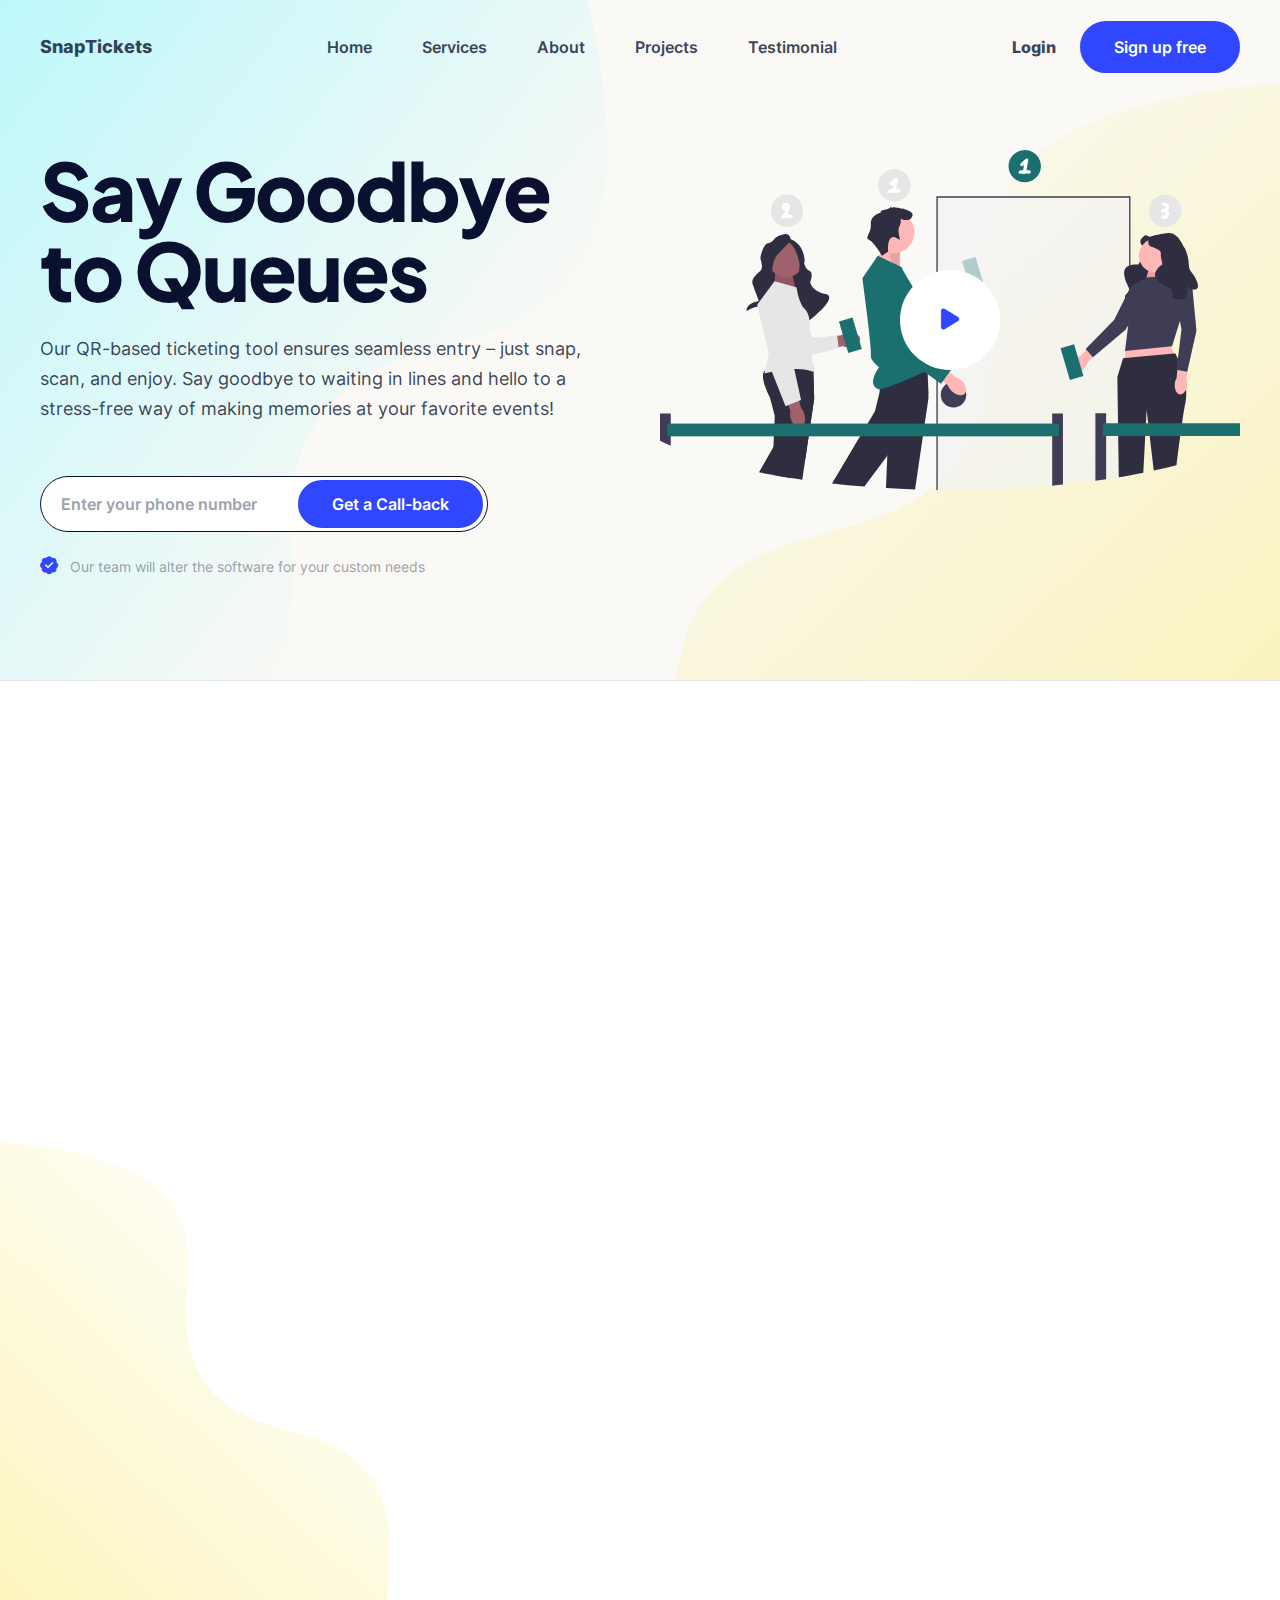
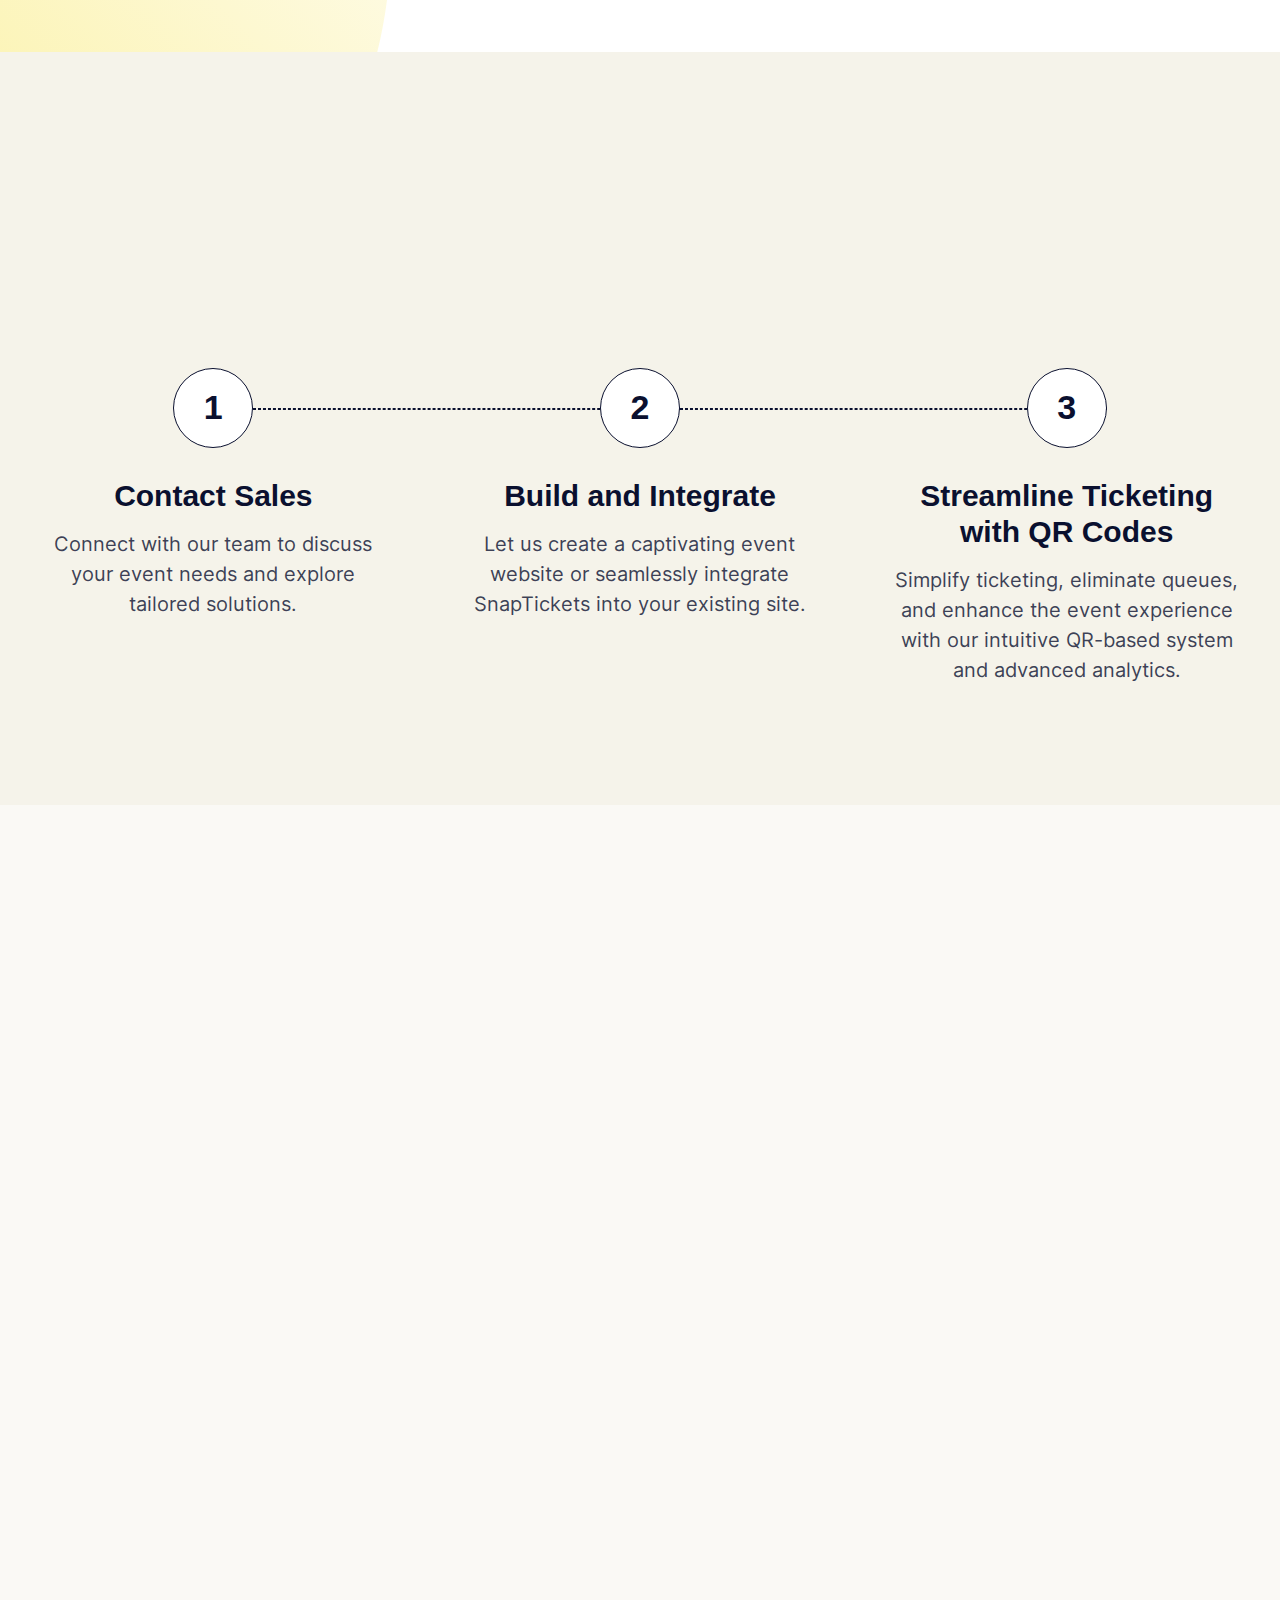
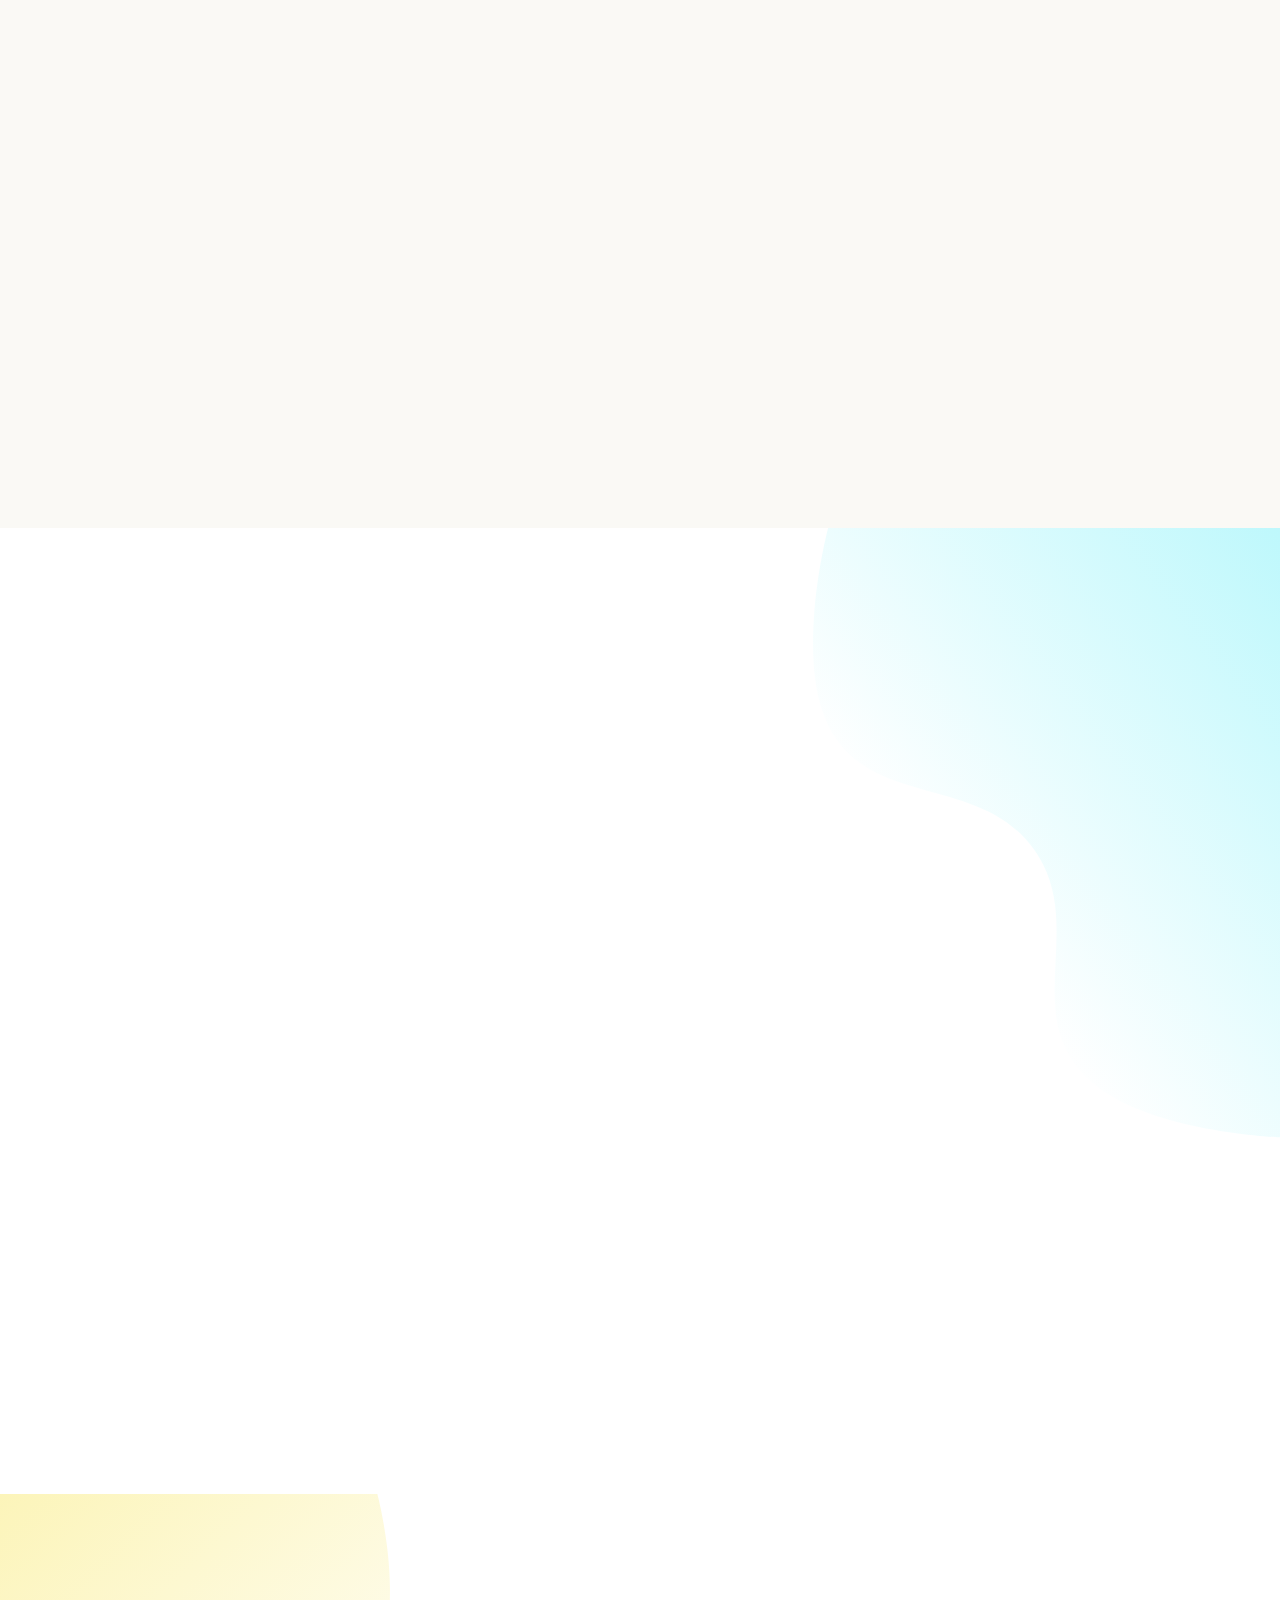
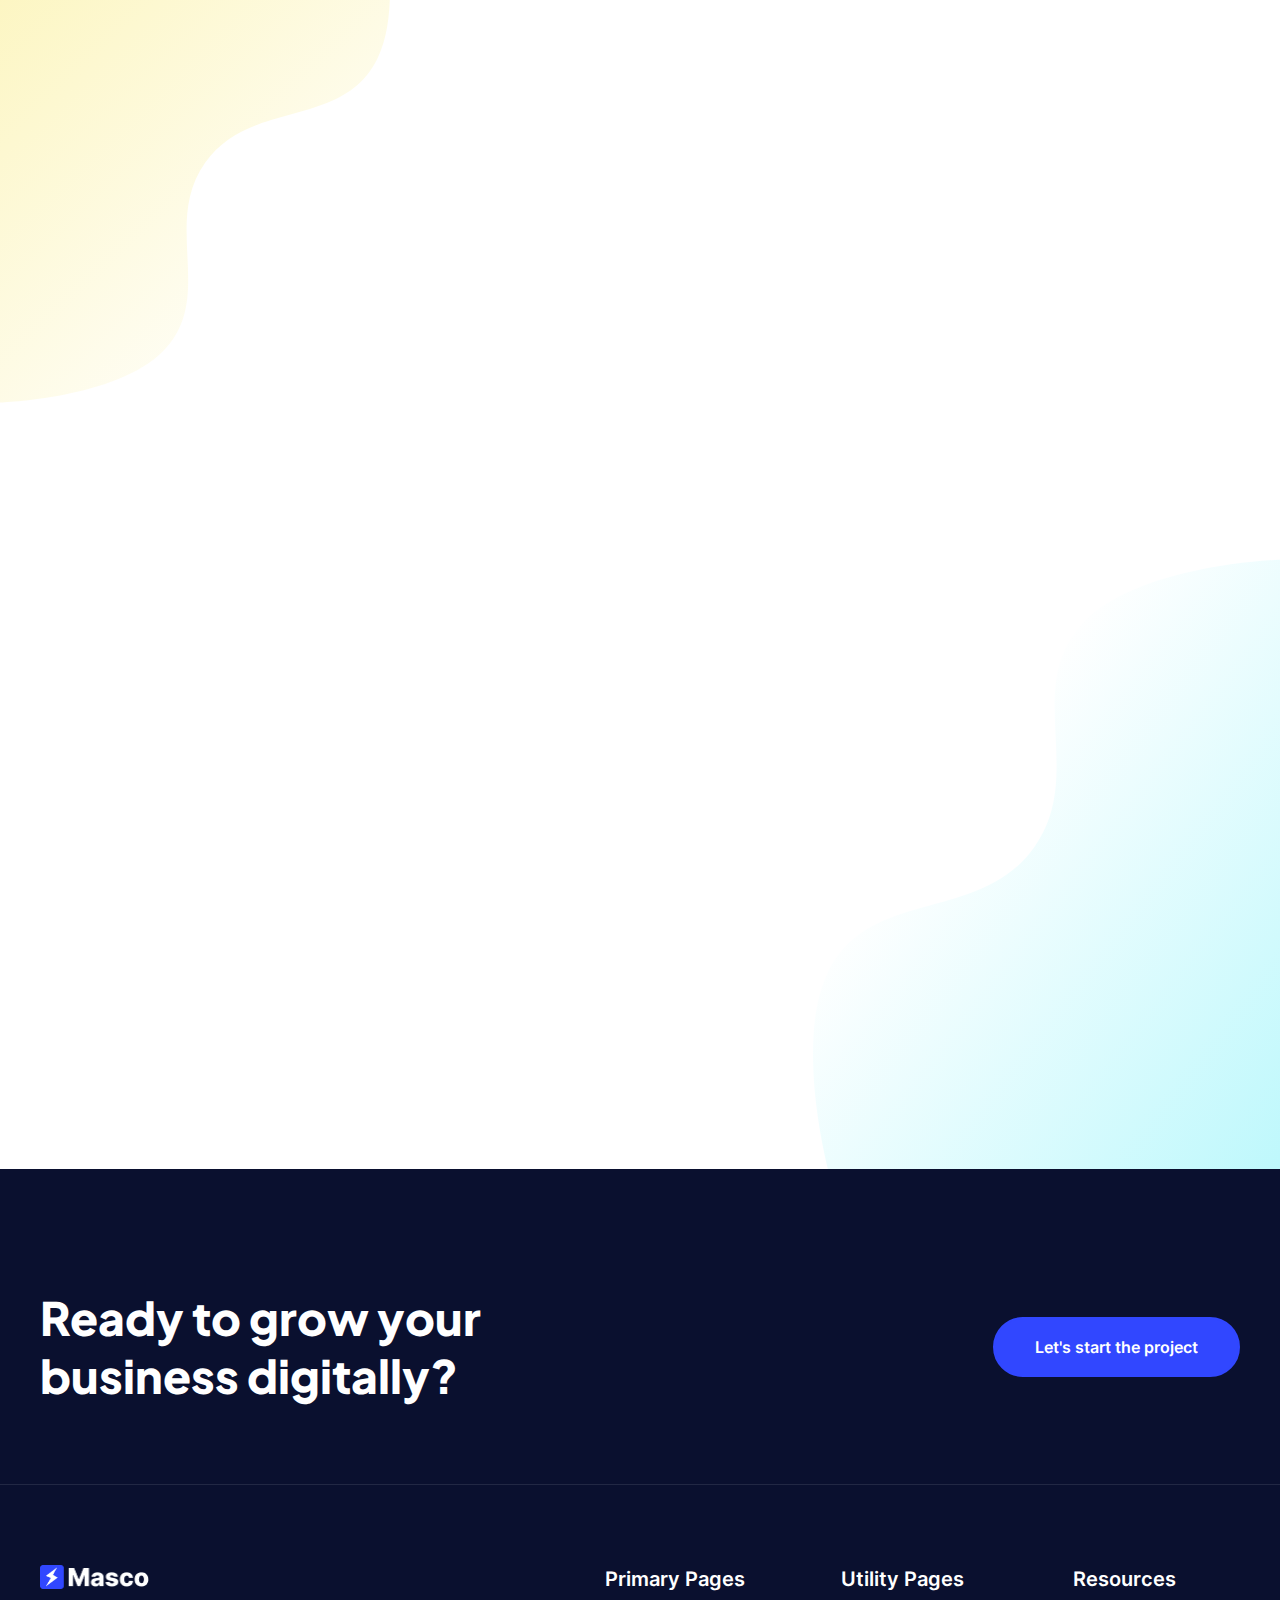
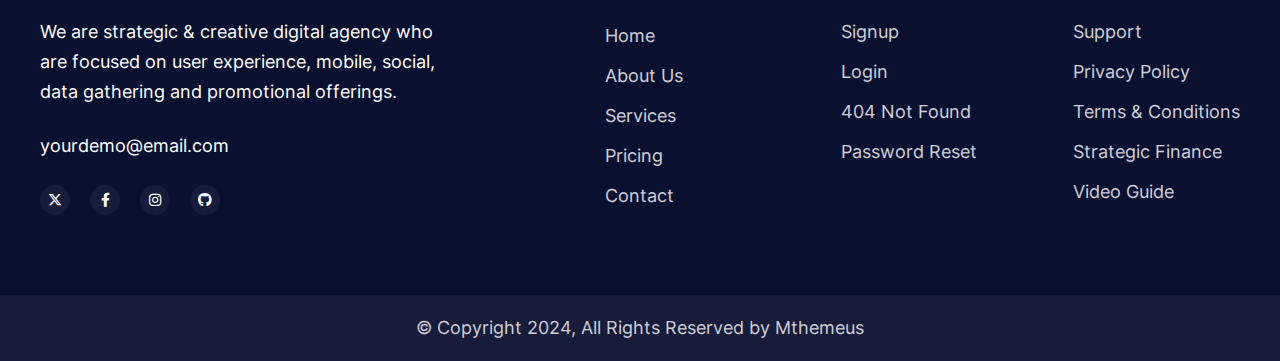
==== index.html @ baf4417d "Index html" ====
<!doctype html>
<html lang="en" class="scroll-smooth">

<head>
    <meta charset="UTF-8" />
    <meta name="viewport" content="width=device-width, initial-scale=1.0" />
    <title>Masco - Saas Software Startup Tailwind Template</title>
    <meta name="description" content="AIMass Tailwind based SASS Template" />

    <!-- Favicon  -->
    <link rel="icon" href="assets/img/favicon.png" />

    <!-- Icon Font -->
    <link rel="stylesheet" href="assets/fonts/iconfonts/font-awesome/stylesheet.css" />
    <!-- Site font -->
    <link rel="stylesheet" href="assets/fonts/webfonts/inter/stylesheet.css" />
    <link rel="stylesheet" href="assets/fonts/webfonts/plus-jakarta-sans/stylesheet.css" />

    <!-- Vendor CSS -->
    <link rel="stylesheet" href="assets/css/vendors/swiper-bundle.min.css" />
    <link rel="stylesheet" href="assets/css/vendors/jos.css" />
    <link rel="stylesheet" href="assets/css/vendors/menu.css" />

    <!-- Custom CSS -->
    <link rel="stylesheet" href="assets/css/custom.css" />

    <!-- Development css -->
    <link href="assets/css/style.css" rel="stylesheet" />

    <!-- Production css -->
    <!-- <link rel="stylesheet" href="assets/css/style.min.css"> -->
</head>

<body>
    <div class="page-wrapper relative z-[1] bg-white">
        <!--...::: Header Start :::... -->
        <header class="site-header site-header--absolute is--white py-3" id="sticky-menu">
            <div class="container-default">
                <div class="flex items-center justify-between gap-x-8">
                    <!-- Header Logo -->
                    <a href="index.html" class="">
                        <!-- <img src="assets/img/logo-blue-dark.png" alt="Masco" width="109" height="24" /> -->
                        <b>SnapTickets</b>
                    </a>
                    <!-- Header Logo -->

                    <!-- Header Navigation -->
                    <div class="menu-block-wrapper">
                        <div class="menu-overlay"></div>
                        <nav class="menu-block" id="append-menu-header">
                            <div class="mobile-menu-head">
                                <div class="go-back">
                                    <i class="fa-solid fa-angle-left"></i>
                                </div>
                                <div class="current-menu-title"></div>
                                <div class="mobile-menu-close">&times;</div>
                            </div>
                            <ul class="site-menu-main">
                                <li class="nav-item nav-item-has-children">
                                    <a href="index.html" class="nav-link-item drop-trigger">Home</a>
                                </li>
                                <li class="nav-item">
                                    <a href="#section-services" class="nav-link-item">Services</a>
                                </li>
                                <li class="nav-item nav-item-has-children">
                                    <a href="#section-about" class="nav-link-item drop-trigger">About</a>
                                </li>
                                <li class="nav-item nav-item-has-children">
                                    <a href="#section-projects" class="nav-link-item drop-trigger">Projects</a>
                                </li>
                                <li class="nav-item nav-item-has-children">
                                    <a href="#section-testimonial" class="nav-link-item drop-trigger">Testimonial</a>
                                </li>
                            </ul>
                        </nav>
                    </div>
                    <!-- Header Navigation -->

                    <!-- Header User Event -->
                    <div class="flex items-center gap-6">
                        <a href="login.html" class="btn-text hidden hover:text-ColorBlue sm:inline-block">Login</a>
                        <a href="signup.html" class="btn is-blue is-rounded btn-animation group hidden sm:inline-block"><span>Sign up free</span></a>
                        <!-- Responsive Offcanvas Menu Button -->
                        <div class="block lg:hidden">
                            <button id="openBtn" class="hamburger-menu mobile-menu-trigger">
                                <span></span>
                                <span></span>
                                <span></span>
                            </button>
                        </div>
                    </div>
                    <!-- Header User Event -->
                </div>
            </div>
        </header>
        <!--...::: Header End :::... -->

        <main class="main-wrapper relative overflow-hidden">
            <!--...::: Hero Section Start :::... -->
            <section class="section-hero">
                <div class="relative z-10 overflow-hidden bg-[#FAF9F5]">
                    <!-- Section Space -->
                    <div class="pb-[60px] pt-28 md:pb-20 md:pt-36 lg:pb-[100px] lg:pt-[150px] xxl:pb-[120px] xxl:pt-[185px]">
                        <!-- Section Container -->
                        <div class="container-custom">
                            <!-- Hero Area -->
                            <div class="grid gap-10 lg:grid-cols-2 xxl:grid-cols-[1.1fr_minmax(0,_1fr)]">
                                <!-- Hero Content Block -->
                                <div class="jos">
                                    <div class="has-container-custom">
                                        <h1 class="mb-6">
                                            Say Goodbye to Queues
                                        </h1>
                                        <p>
                                            Our QR-based ticketing tool ensures seamless entry – just snap, scan, and enjoy. Say goodbye to waiting in lines and hello to a stress-free way of making memories at your favorite events!
                                        </p>
                                        <form action="#" method="post" class="relative mx-auto flex w-full items-center sm:w-[80%] lg:mx-0 lg:mt-5 lg:max-w-md">
                                            <input type="tel" placeholder="Enter your phone number" class="w-full rounded-[50px] border border-ColorBlack bg-white px-5 py-[15px] pr-40 text-base font-semibold text-opacity-50 outline-none" />
                                            <button type="submit" class="btn is-blue is-rounded absolute right-[5px] py-[10px]">
                                                Get a Call-back
                                            </button>
                                        </form>
                                        <div class="mt-5 text-sm leading-6 md:justify-normal">
                                            <span class="mr-2 inline-block text-lg text-ColorBlue"><i class="fa-solid fa-badge-check"></i></span>
                                            <span class="opacity-50">Our team will alter the software for your custom needs</span>
                                        </div>
                                    </div>
                                </div>
                                <!-- Hero Content Block -->

                                <!-- Hero Image Block -->
                                <div class="jos">
                                    <div class="relative flex items-center justify-center">
                                        <img src="assets/img/th-1/undraw_wait_in_line_o2aq.svg" alt="hero image" width="600" height="579" class="h-auto w-full" />
                                        <a data-fslightbox="gallery" href="https://www.youtube.com/watch?v=3nQNiWdeH2Q" class="group group absolute flex h-[100px] w-[100px] items-center justify-center rounded-[50%] bg-white text-ColorBlue" aria-label="video-play">
                                            <span class="text-2xl transition-all duration-300 ease-linear group-hover:scale-110"><i class="fa-solid fa-play"></i></span>
                                        </a>
                                    </div>
                                </div>
                                <!-- Hero Image Block -->
                            </div>
                            <!-- Hero Area -->
                        </div>
                        <!-- Section Container -->
                    </div>
                    <!-- Section Space -->

                    <!-- Hero Shape - 1 -->
                    <div class="absolute left-0 top-0 -z-10">
                        <img src="assets/img/elements/hero-1-shape-1.svg" alt="hero-shape-1" width="607" height="792" class="" />
                    </div>

                    <!-- Hero Shape - 2 -->
                    <div class="absolute bottom-0 right-0 -z-[1]">
                        <img src="assets/img/elements/hero-1-shape-2.svg" alt="hero-shape-2" width="607" height="792" />
                    </div>
                </div>
            </section>
            <!--...::: Hero Section End :::... -->

            <!--...::: Brand Section Start :::... -->
            <!-- <div class="section-brand">
                <div class="jos"> -->
                    <!-- Section Space -->
                    <!-- <div class="py-[60px] md:py-20 lg:py-[100px]"> -->
                        <!-- Section Container -->
                        <!-- <div class="container-default">
                            <div class="mx-auto mb-10 max-w-[80%] text-center text-xl font-semibold leading-[1.4] opacity-70 md:mb-16 lg:mb-20 lg:max-w-2xl">
                                From start-ups to Fortune 500, we partner with brands of all
                                sizes
                            </div> -->
                            <!-- Brand Slider -->
                            <!-- <div class="swiper brand-slider"> -->
                                <!-- Additional required wrapper -->
                                <!-- <div class="swiper-wrapper"> -->
                                    <!-- Slides -->
                                    <!-- <div class="swiper-slide">
                                        <img src="assets/img/th-1/brand-1.png" alt="brand-1" width="186" height="46" class="h-auto w-fit" />
                                    </div>
                                    <div class="swiper-slide">
                                        <img src="assets/img/th-1/brand-2.png" alt="brand-2" width="186" height="46" class="h-auto w-fit" />
                                    </div>
                                    <div class="swiper-slide">
                                        <img src="assets/img/th-1/brand-3.png" alt="brand-3" width="186" height="46" class="h-auto w-fit" />
                                    </div>
                                    <div class="swiper-slide">
                                        <img src="assets/img/th-1/brand-4.png" alt="brand-4" width="186" height="46" class="h-auto w-fit" />
                                    </div>
                                    <div class="swiper-slide">
                                        <img src="assets/img/th-1/brand-5.png" alt="brand-5" width="186" height="46" class="h-auto w-fit" />
                                    </div>
                                    <div class="swiper-slide">
                                        <img src="assets/img/th-1/brand-1.png" alt="brand-1" width="186" height="46" class="h-auto w-fit" />
                                    </div>
                                    <div class="swiper-slide">
                                        <img src="assets/img/th-1/brand-2.png" alt="brand-2" width="186" height="46" class="h-auto w-fit" />
                                    </div>
                                    <div class="swiper-slide">
                                        <img src="assets/img/th-1/brand-3.png" alt="brand-3" width="186" height="46" class="h-auto w-fit" />
                                    </div>
                                    <div class="swiper-slide">
                                        <img src="assets/img/th-1/brand-4.png" alt="brand-4" width="186" height="46" class="h-auto w-fit" />
                                    </div>
                                    <div class="swiper-slide">
                                        <img src="assets/img/th-1/brand-5.png" alt="brand-5" width="186" height="46" class="h-auto w-fit" />
                                    </div>
                                </div>
                            </div> -->
                            <!-- Brand Slider -->
                        <!-- </div> -->
                        <!-- Section Container -->
                    <!-- </div> -->
                    <!-- Section Space -->
                <!-- </div>
            </div> -->
            <!--...::: Brand Section End :::... -->

            <!-- Horizontal Line Separator -->
            <div class="horizontal-line bg-ColorBlack"></div>
            <!-- Horizontal Line Separator -->

            <!--...::: Service Section Start :::... -->
            <section class="section-service" id="section-services">
                <div class="relative z-10 overflow-hidden">
                    <!-- Section Space -->
                    <div class="section-space">
                        <!-- Section Container -->
                        <div class="container-custom">
                            <!-- Section Content Wrapper -->
                            <div class="jos mb-[60px] xl:mb-20">
                                <!-- Section Content Block -->
                                <div class="mx-auto max-w-[590px]">
                                    <h2 class="text-center">
                                        All the services to make your event convenient
                                    </h2>
                                </div>
                                <!-- Section Content Block -->
                            </div>
                            <!-- Section Content Wrapper -->

                            <!-- Service List -->
                            <div class="grid gap-6 sm:grid-cols-2">
                                <!-- Service Item -->
                                <div class="jos" data-jos_delay="0">
                                    <div class="group rounded-[10px] border border-[#E6E6E6] bg-white p-8 transition-all duration-300 ease-in-out hover:border-ColorOffWhite hover:bg-ColorOffWhite lg:p-10 h-full">
                                        <div class="flex flex-col gap-x-10 gap-y-6 sm:gap-y-8 lg:flex-row">
                                            <div class="relative mx-auto flex w-16 items-center justify-center lg:w-[98px]">
                                                <img src="assets/img/icons/icon-black-service-1.svg" alt="icon-service-1" width="98" height="100" class="opcity-100 h-auto w-full transition-all duration-300 ease-in-out group-hover:opacity-0" />
                                                <img src="assets/img/icons/icon-blue-service-1.svg" alt="icon-service-1" width="98" height="100" class="absolute h-auto w-full opacity-0 transition-all duration-300 ease-in-out group-hover:opacity-100" />
                                            </div>
                                            <div class="flex-1 text-center lg:text-left">
                                                <div class="mb-4 text-xl font-semibold leading-[1.33] -tracking-[0.5px] text-ColorBlack lg:text-2xl">
                                                    Intuitive Ticket Tracking Interface
                                                </div>
                                                <p class="mb-5 line-clamp-2 text-ColorBlack/80">
                                                    Enjoy the simplicity of SnapTicket's powerful user interface. Effortlessly track ticket purchases, and streamline the ticketing process for both organizers and attendees.
                                                </p>
                                                <a href="service-details.html" class="inline-flex items-center gap-x-2 text-base font-bold text-ColorBlack group-hover:text-ColorBlue">Find out more
                                                    <span class="transition-all duration-300 ease-in-out group-hover:translate-x-2">
                                                        <i class="fa-solid fa-arrow-right"></i>
                                                    </span>
                                                </a>
                                            </div>
                                        </div>
                                    </div>
                                </div>
                                <!-- Service Item -->
                                <!-- Service Item -->
                                <div class="jos" data-jos_delay="0.3">
                                    <div class="group rounded-[10px] border border-[#E6E6E6] bg-white p-8 transition-all duration-300 ease-in-out hover:border-ColorOffWhite hover:bg-ColorOffWhite lg:p-10 h-full">
                                        <div class="flex flex-col gap-x-10 gap-y-6 sm:gap-y-8 lg:flex-row">
                                            <div class="relative mx-auto flex w-16 items-center justify-center lg:w-[98px]">
                                                <img src="assets/img/icons/icon-black-service-2.svg" alt="icon-service-2" width="98" height="100" class="opcity-100 h-auto w-full transition-all duration-300 ease-in-out group-hover:opacity-0" />
                                                <img src="assets/img/icons/icon-blue-service-2.svg" alt="icon-service-2" width="98" height="100" class="absolute h-auto w-full opacity-0 transition-all duration-300 ease-in-out group-hover:opacity-100" />
                                            </div>
                                            <div class="flex-1 text-center lg:text-left">
                                                <div class="mb-4 text-xl font-semibold leading-[1.33] -tracking-[0.5px] text-ColorBlack lg:text-2xl">
                                                    Website Development
                                                </div>
                                                <p class="mb-5 line-clamp-2 text-ColorBlack/80">
                                                    Let us enhance your event's online presence with our expert team. We offer customized landing pages and seamless website integration for an engaging and informative event experience.
                                                </p>
                                                <a href="service-details.html" class="inline-flex items-center gap-x-2 text-base font-bold text-ColorBlack group-hover:text-ColorBlue">Find out more
                                                    <span class="transition-all duration-300 ease-in-out group-hover:translate-x-2">
                                                        <i class="fa-solid fa-arrow-right"></i>
                                                    </span>
                                                </a>
                                            </div>
                                        </div>
                                    </div>
                                </div>
                                <!-- Service Item -->
                                <!-- Service Item -->
                                <div class="jos" data-jos_delay="0.6">
                                    <div class="group rounded-[10px] border border-[#E6E6E6] bg-white p-8 transition-all duration-300 ease-in-out hover:border-ColorOffWhite hover:bg-ColorOffWhite lg:p-10 h-full">
                                        <div class="flex flex-col gap-x-10 gap-y-6 sm:gap-y-8 lg:flex-row">
                                            <div class="relative mx-auto flex w-16 items-center justify-center lg:w-[98px]">
                                                <img src="assets/img/icons/icon-black-service-3.svg" alt="icon-service-3" width="98" height="100" class="opcity-100 h-auto w-full transition-all duration-300 ease-in-out group-hover:opacity-0" />
                                                <img src="assets/img/icons/icon-blue-service-3.svg" alt="icon-service-3" width="98" height="100" class="absolute h-auto w-full opacity-0 transition-all duration-300 ease-in-out group-hover:opacity-100" />
                                            </div>
                                            <div class="flex-1 text-center lg:text-left">
                                                <div class="mb-4 text-xl font-semibold leading-[1.33] -tracking-[0.5px] text-ColorBlack lg:text-2xl">
                                                    Advanced Analytics Dashboard
                                                </div>
                                                <p class="mb-5 line-clamp-2 text-ColorBlack/80">
                                                    Gain valuable insights with our robust analytics dashboard. Make data-driven decisions, track attendee behavior, and enhance your marketing strategies for future events.
                                                </p>
                                                <a href="service-details.html" class="inline-flex items-center gap-x-2 text-base font-bold text-ColorBlack group-hover:text-ColorBlue">Find out more
                                                    <span class="transition-all duration-300 ease-in-out group-hover:translate-x-2">
                                                        <i class="fa-solid fa-arrow-right"></i>
                                                    </span>
                                                </a>
                                            </div>
                                        </div>
                                    </div>
                                </div>
                                <!-- Service Item -->
                                <!-- Service Item -->
                                <div class="jos" data-jos_delay="0.9">
                                    <div class="group rounded-[10px] border border-[#E6E6E6] bg-white p-8 transition-all duration-300 ease-in-out hover:border-ColorOffWhite hover:bg-ColorOffWhite lg:p-10 h-full">
                                        <div class="flex flex-col gap-x-10 gap-y-6 sm:gap-y-8 lg:flex-row">
                                            <div class="relative mx-auto flex w-16 items-center justify-center lg:w-[98px]">
                                                <img src="assets/img/icons/icon-black-service-4.svg" alt="icon-service-4" width="98" height="100" class="opcity-100 h-auto w-full transition-all duration-300 ease-in-out group-hover:opacity-0" />
                                                <img src="assets/img/icons/icon-blue-service-4.svg" alt="icon-service-4" width="98" height="100" class="absolute h-auto w-full opacity-0 transition-all duration-300 ease-in-out group-hover:opacity-100" />
                                            </div>
                                            <div class="flex-1 text-center lg:text-left">
                                                <div class="mb-4 text-xl font-semibold leading-[1.33] -tracking-[0.5px] text-ColorBlack lg:text-2xl">
                                                    Efficient QR-Based Ticketing
                                                </div>
                                                <p class="mb-5 line-clamp-2 text-ColorBlack/80">
                                                    Say goodbye to long queues with SnapTicket's QR-based system. Experience faster check-ins with a simple snap, ensuring a smooth and enjoyable event for your attendees.
                                                </p>
                                                <a href="service-details.html" class="inline-flex items-center gap-x-2 text-base font-bold text-ColorBlack group-hover:text-ColorBlue">Find out more
                                                    <span class="transition-all duration-300 ease-in-out group-hover:translate-x-2">
                                                        <i class="fa-solid fa-arrow-right"></i>
                                                    </span>
                                                </a>
                                            </div>
                                        </div>
                                    </div>
                                </div>
                                <!-- Service Item -->
                            </div>
                            <!-- Service List -->
                        </div>
                        <!-- Section Container -->
                    </div>
                    <!-- Section Space -->

                    <!-- Service Shape -->
                    <div class="absolute bottom-0 left-0 -z-10">
                        <img src="assets/img/elements/service-1-shape-1.svg" alt="service-section-shape" width="390" height="507" />
                    </div>
                    <!-- Service Shape -->
                </div>
            </section>
            <!--...::: Service Section End :::... -->

            <!--...::: Content Section Start :::... -->
            <section class="section-content">
                <!-- Section Background -->
                <div class="bg-[#F5F3EA]">
                    <!-- Section Spacer -->
                    <div class="section-space">
                        <div class="flex flex-col gap-y-20 lg:gap-y-[100px] xl:gap-y-[120px]">
                        
                            <!-- Section Container -->
                            <!-- Horizontal Line -->
                            <div class="container-default">
                                <!-- Section Content Wrapper -->
                                <div class="jos mb-[60px] xl:mb-20">
                                    <!-- Section Content Block -->
                                    <div class="mx-auto max-w-[670px]">
                                        <h2 class="text-center font-GeneralSans font-semibold">
                                            Setup SnapTickets quickly with these simple steps
                                        </h2>
                                    </div>
                                    <!-- Section Content Block -->
                                </div>
                                <!-- Section Content Wrapper -->

                                <!-- Process Area -->
                                <div class="grid gap-x-10 gap-y-10 md:grid-cols-2 lg:grid-cols-3 xl:gap-x-20 xxl:gap-x-[104px]">
                                    <!-- Process Single Item -->
                                    <div class="group relative z-10 text-center after:absolute after:left-[calc(50%+_40px)] after:top-10 after:-z-10 after:hidden after:w-full after:border after:border-dashed after:border-ColorBlack last:after:hidden lg:after:block xl:after:w-[calc(100%+_80px)]">
                                        <div class="mx-auto mb-[30px] flex h-[60px] w-[60px] items-center justify-center rounded-[50%] border border-ColorBlack bg-white font-GeneralSans text-[26px] font-semibold leading-[1.2] text-ColorBlack transition-all duration-300 group-hover:border-ColorAtomicTangerine group-hover:bg-ColorAtomicTangerine lg:h-20 lg:w-20 xl:text-[34px]">
                                            1
                                        </div>
                                        <div class="mb-[15px] font-GeneralSans text-2xl font-semibold leading-[1.4] text-ColorBlack xl:text-3xl">
                                            Contact Sales
                                        </div>
                                        <p class="text-xl leading-[1.5]">
                                            Connect with our team to discuss your event needs and explore tailored solutions.
                                        </p>
                                    </div>
                                    <!-- Process Single Item -->
                                    <!-- Process Single Item -->
                                    <div class="group relative z-10 text-center after:absolute after:left-[calc(50%+_40px)] after:top-10 after:-z-10 after:hidden after:w-full after:border after:border-dashed after:border-ColorBlack last:after:hidden lg:after:block xl:after:w-[calc(100%+_80px)]">
                                        <div class="mx-auto mb-[30px] flex h-[60px] w-[60px] items-center justify-center rounded-[50%] border border-ColorBlack bg-white font-GeneralSans text-[26px] font-semibold leading-[1.2] text-ColorBlack transition-all duration-300 group-hover:border-ColorAtomicTangerine group-hover:bg-ColorAtomicTangerine lg:h-20 lg:w-20 xl:text-[34px]">
                                            2
                                        </div>
                                        <div class="mb-[15px] font-GeneralSans text-2xl font-semibold leading-[1.4] text-ColorBlack xl:text-3xl">
                                            Build and Integrate
                                        </div>
                                        <p class="text-xl leading-[1.5]">
                                            Let us create a captivating event website or seamlessly integrate SnapTickets into your existing site.
                                        </p>
                                    </div>
                                    <!-- Process Single Item -->
                                    <!-- Process Single Item -->
                                    <div class="group relative z-10 text-center after:absolute after:left-[calc(50%+_40px)] after:top-10 after:-z-10 after:hidden after:w-full after:border after:border-dashed after:border-ColorBlack last:after:hidden lg:after:block xl:after:w-[calc(100%+_80px)]">
                                        <div class="mx-auto mb-[30px] flex h-[60px] w-[60px] items-center justify-center rounded-[50%] border border-ColorBlack bg-white font-GeneralSans text-[26px] font-semibold leading-[1.2] text-ColorBlack transition-all duration-300 group-hover:border-ColorAtomicTangerine group-hover:bg-ColorAtomicTangerine lg:h-20 lg:w-20 xl:text-[34px]">
                                            3
                                        </div>
                                        <div class="mb-[15px] font-GeneralSans text-2xl font-semibold leading-[1.4] text-ColorBlack xl:text-3xl">
                                            Streamline Ticketing with QR Codes
                                        </div>
                                        <p class="text-xl leading-[1.5]">
                                            Simplify ticketing, eliminate queues, and enhance the event experience with our intuitive QR-based system and advanced analytics.
                                        </p>
                                    </div>
                                    <!-- Process Single Item -->
                                </div>
                                <!-- Process Area -->
                            </div>
                        </div>
                    </div>
                    <!-- Section Spacer -->
                </div>
                <!-- Section Background -->
            </section>
            <!--...::: Content Section End :::... -->


            <!--...::: Content Section Start :::... -->
            <section class="section-content" id="section-about">
                <!-- Section Background -->
                <div class="bg-ColorOffWhite">
                    <!-- Section Spacer -->
                    <div class="section-space">
                        <!-- Section Container -->
                        <div class="container-custom">
                            <div class="flex flex-col gap-y-20 lg:gap-y-[100px] xl:gap-y-[120px]">
                                <!-- Content Area Single -->
                                <div class="grid items-center gap-10 lg:grid-cols-2 lg:gap-24 xl:grid-cols-[1.2fr_minmax(0,_1fr)] xl:gap-[135px]">
                                    <!-- Content Block Left -->
                                    <div class="jos" data-jos_animation="fade-right">
                                        <!-- Section Wrapper -->
                                        <div>
                                            <!-- Section Block -->
                                            <div class="mb-5">
                                                <h2>
                                                    Snap Instant Verification & Effortless Ticketing
                                                </h2>
                                            </div>
                                            <!-- Section Block -->
                                        </div>
                                        <!-- Section Wrapper -->
                                        <p>
                                            Experience a rapid and hassle-free entry process with SnapTicket's instant verification feature. Guests can simply present their QR codes, and in a snap, gain swift access to your events—eliminating long, tiring, and irritating queues.
                                        </p>
                                        <p>
                                            Simplify the entire ticketing journey with our user-friendly interface, streamlining everything from purchasing tickets online to generating QR codes. SnapTicket provides event organizers and attendees with a stress-free and efficient solution for a seamless event experience.
                                        </p>
                                    </div>
                                    <!-- Content Block Left -->
                                    <!-- Content Block Right -->
                                    <div class="jos relative" data-jos_animation="fade-left">
                                        <div class="rounded-[10px] bg-[#FCEDCF] p-[30px] lg:p-10 xl:p-[50px]">
                                            <!-- Content Image -->
                                            <img src="assets/img/th-1/checker1.png" alt="content-img-1" width="426" height="398" class="h-auto w-full rounded-[10px]" />
                                        </div>
                                        <!-- Content Shape -->
                                        <img src="assets/img/elements/content-shape-1.svg" alt="content-shape-1" width="168" height="61" class="absolute -right-16 -top-16" />
                                    </div>
                                    <!-- Content Block Right -->
                                </div>
                                <!-- Content Area Single -->

                                <!-- Content Area Single -->
                                <div class="grid items-center gap-10 lg:grid-cols-2 lg:gap-24 xl:grid-cols-[1fr_minmax(0,_1.2fr)] xl:gap-[135px]">
                                    <!-- Content Block Left -->
                                    <div class="jos lg:order-2" data-jos_animation="fade-left">
                                        <!-- Section Wrapper -->
                                        <div>
                                            <!-- Section Block -->
                                            <div class="mb-5">
                                                <h2>
                                                    Elevate Your Event Experience with SnapTicket
                                                </h2>
                                            </div>
                                            <!-- Section Block -->
                                        </div>
                                        <!-- Section Wrapper -->
                                        <p>
                                            Seamless entry, personalized branding, and robust security for a memorable experience.
                                        </p>
                                        <ul class="flex flex-col gap-5 font-semibold text-ColorBlack">
                                            <li>
                                                <span class="mr-3 inline-block text-xl text-ColorBlue"><i class="fa-solid fa-badge-check"></i></span>
                                                Monitor attendance, track sales, and gain insights to optimize future event strategies.
                                            </li>
                                            <li>
                                                <span class="mr-3 inline-block text-xl text-ColorBlue"><i class="fa-solid fa-badge-check"></i></span>
                                                Tailor tickets with SnapTicket's QR codes. Add branding elements for a unique and memorable attendee experience.
                                            </li>
                                            <li>
                                                <span class="mr-3 inline-block text-xl text-ColorBlue"><i class="fa-solid fa-badge-check"></i></span>
                                                Ensure event security with SnapTicket's tools. Control access, validate tickets, and maintain a secure event environment.
                                            </li>
                                        </ul>
                                    </div>
                                    <!-- Content Block Left -->
                                    <!-- Content Block Right -->
                                    <div class="jos relative lg:order-1" data-jos_animation="fade-right">
                                        <div class="rounded-[10px] bg-[#BEF8FC] p-[30px] lg:p-10 xl:p-[50px]">
                                            <!-- Content Image -->
                                            <img src="assets/img/th-1/checker2.png" alt="content-img-1" width="426" height="398" class="h-auto w-full rounded-[10px]" />
                                        </div>
                                        <!-- Content Shape -->
                                        <img src="assets/img/elements/content-shape-2.svg" alt="content-shape-1" width="107" height="105" class="absolute -bottom-1 -left-1" />
                                    </div>
                                    <!-- Content Block Right -->
                                </div>
                                <!-- Content Area Single -->
                            </div>
                        </div>
                        <!-- Section Container -->
                    </div>
                    <!-- Section Spacer -->
                </div>
                <!-- Section Background -->
            </section>
            <!--...::: Content Section End :::... -->

            <!--...::: Portfolio Section Start :::... -->
            <section class="section-portfolio" id="section-projects">
                <div class="relative z-10 overflow-hidden">
                    <!-- Section Space -->
                    <div class="section-space">
                        <!-- Section Container -->
                        <div class="container-default">
                            <!-- Section Wrapper -->
                            <div class="jos mb-[60px] flex flex-wrap items-end justify-between gap-8 xl:mb-20">
                                <!-- Section Block -->
                                <div class="max-w-[550px]">
                                    <h2>We create world-class web design, & branding</h2>
                                </div>
                                <!-- Section Block -->
                                <a href="portfolio.html" class="btn is-blue is-rounded btn-animation is-large group"><span>See more works</span></a>
                            </div>
                            <!-- Section Wrapper -->

                            <!-- Portfolio List -->
                            <div class="grid gap-8 md:grid-cols-2 lg:gap-10 xl:gap-[60px]">
                                <!-- Portfolio Item -->
                                <div class="jos" data-jos_delay="0">
                                    <div class="group">
                                        <div class="overflow-hidden rounded-[10px]">
                                            <img src="assets/img/th-1/portfolio-img-1.jpg" alt="portfolio-img-1" width="617" height="450" class="h-full w-full object-cover transition-all duration-300 ease-in-out group-hover:scale-105" />
                                        </div>
                                        <div class="mt-6">
                                            <div class="mb-5 flex flex-wrap justify-between gap-5 text-ColorBlack lg:flex-nowrap xl:mb-7">
                                                <a href="portfolio-details.html" class="text-xl font-semibold leading-[1.33] -tracking-[0.5px] group-hover:text-ColorBlue xl:text-2xl">App — The power of communication</a>
                                                <a href="#" class="hover:text-ColorBlue">UI/UX Design</a>
                                            </div>
                                            <a href="portfolio-details.html" class="text-base font-bold capitalize leading-[1.5] group-hover:text-ColorBlue">View work
                                                <span class="inline-block transition-all duration-150 group-hover:translate-x-2"><i class="fa-solid fa-arrow-right"></i></span></a>
                                        </div>
                                    </div>
                                </div>
                                <!-- Portfolio Item -->
                                <!-- Portfolio Item -->
                                <div class="jos" data-jos_delay="0.3">
                                    <div class="group">
                                        <div class="overflow-hidden rounded-[10px]">
                                            <img src="assets/img/th-1/portfolio-img-2.jpg" alt="portfolio-img-2" width="617" height="450" class="h-full w-full object-cover transition-all duration-300 ease-in-out group-hover:scale-105" />
                                        </div>
                                        <div class="mt-6">
                                            <div class="mb-5 flex flex-wrap justify-between gap-5 text-ColorBlack lg:flex-nowrap xl:mb-7">
                                                <a href="portfolio-details.html" class="text-xl font-semibold leading-[1.33] -tracking-[0.5px] group-hover:text-ColorBlue xl:text-2xl">Website — The future lifestyle platform.</a>
                                                <a href="#" class="hover:text-ColorBlue">Branding</a>
                                            </div>
                                            <a href="portfolio-details.html" class="text-base font-bold capitalize leading-[1.5] group-hover:text-ColorBlue">View work
                                                <span class="inline-block transition-all duration-150 group-hover:translate-x-2"><i class="fa-solid fa-arrow-right"></i></span></a>
                                        </div>
                                    </div>
                                </div>
                                <!-- Portfolio Item -->
                            </div>
                            <!-- Portfolio List -->
                        </div>
                        <!-- Section Container -->
                    </div>
                    <!-- Section Space -->

                    <!-- Portfolio Shape - 2 -->
                    <div class="absolute right-0 top-0 -z-10">
                        <img src="assets/img/elements/portfolio-1-shape-1.svg" alt="portfolio-1-shape-1" width="467" height="609" />
                    </div>
                </div>
            </section>
            <!--...::: Portfolio Section End :::... -->

            <!--...::: FAQ Section Start :::... -->
            <section class="section-faq">
                <div class="relative z-10 overflow-hidden">
                    <!-- Section Space -->
                    <div class="section-space">
                        <!-- Section Container -->
                        <div class="container-default">
                            <!-- Section Content Wrapper -->
                            <div class="jos mb-[60px] xl:mb-20">
                                <!-- Section Content Block -->
                                <div class="mx-auto max-w-[625px]">
                                    <h2 class="text-center">
                                        Frequently asked questions about SnapTickets
                                    </h2>
                                </div>
                                <!-- Section Content Block -->
                            </div>
                            <!-- Section Content Wrapper -->
                            <!-- FAQ Area -->
                            <div class="jos">
                                <!-- Accordion List -->
                                <ul class="mx-auto max-w-[1076px] rounded-[10px] border border-ColorBlack">
                                    <!-- Accordion Item -->
                                    <li class="accordion-item active overflow-hidden border-b border-ColorBlack p-[30px] last:border-b-0">
                                        <!-- Accordion Header -->
                                        <div class="accordion-header flex justify-between gap-6 text-xl font-semibold text-ColorBlack">
                                            <button class="flex-1 text-left">
                                                Q. How do I contact SnapTicket's sales team and inquire about integration into my existing event website?
                                            </button>
                                            <div class="accordion-icon-1 relative flex h-5 w-5 items-center justify-center rounded-[50%] bg-ColorBlue">
                                                <span class="inline-block h-0.5 w-[10px] rounded-sm bg-white"></span>
                                                <span class="absolute inline-block h-[10px] w-0.5 rotate-0 rounded-sm bg-white"></span>
                                            </div>
                                        </div>
                                        <!-- Accordion Header -->
                                        <!-- Accordion Body -->
                                        <div class="accordion-body max-w-[826px] opacity-80">
                                            <p class="pt-5">
                                                Connect with our sales team via the "Contact Sales" link on our website or by emailing sales@snapticket.com to discuss integration options for your existing event site.
                                            </p>
                                        </div>
                                        <!-- Accordion Body -->
                                    </li>
                                    <!-- Accordion Item -->
                                    <!-- Accordion Item -->
                                    <li class="accordion-item overflow-hidden border-b border-ColorBlack p-[30px] last:border-b-0">
                                        <!-- Accordion Header -->
                                        <div class="accordion-header flex justify-between gap-6 text-xl font-semibold text-ColorBlack">
                                            <button class="flex-1 text-left">
                                                Q. What services does SnapTicket offer to optimize my marketing strategies and track ticket purchases in real-time?
                                            </button>
                                            <div class="accordion-icon-1 relative flex h-5 w-5 items-center justify-center rounded-[50%] bg-ColorBlue">
                                                <span class="inline-block h-0.5 w-[10px] rounded-sm bg-white"></span>
                                                <span class="absolute inline-block h-[10px] w-0.5 rotate-0 rounded-sm bg-white"></span>
                                            </div>
                                        </div>
                                        <!-- Accordion Header -->
                                        <!-- Accordion Body -->
                                        <div class="accordion-body max-w-[826px] opacity-80">
                                            <p class="pt-5">
                                                Utilize SnapTicket's advanced analytics dashboard to gain insights into attendee behavior, enabling data-driven decisions for marketing strategy enhancement and real-time tracking of ticket purchases.
                                            </p>
                                        </div>
                                        <!-- Accordion Body -->
                                    </li>
                                    <!-- Accordion Item -->
                                    <!-- Accordion Item -->
                                    <li class="accordion-item overflow-hidden border-b border-ColorBlack p-[30px] last:border-b-0">
                                        <!-- Accordion Header -->
                                        <div class="accordion-header flex justify-between gap-6 text-xl font-semibold text-ColorBlack">
                                            <button class="flex-1 text-left">
                                                Q. Can I customize the QR codes on event tickets and tailor them with branding elements or logos?
                                            </button>
                                            <div class="accordion-icon-1 relative flex h-5 w-5 items-center justify-center rounded-[50%] bg-ColorBlue">
                                                <span class="inline-block h-0.5 w-[10px] rounded-sm bg-white"></span>
                                                <span class="absolute inline-block h-[10px] w-0.5 rotate-0 rounded-sm bg-white"></span>
                                            </div>
                                        </div>
                                        <!-- Accordion Header -->
                                        <!-- Accordion Body -->
                                        <div class="accordion-body max-w-[826px] opacity-80">
                                            <p class="pt-5">
                                                Yes, SnapTicket allows you to personalize QR codes with branding elements, logos, or event details, providing a unique and memorable experience for attendees.
                                            </p>
                                        </div>
                                        <!-- Accordion Body -->
                                    </li>
                                    <!-- Accordion Item -->
                                    <!-- Accordion Item -->
                                    <li class="accordion-item overflow-hidden border-b border-ColorBlack p-[30px] last:border-b-0">
                                        <!-- Accordion Header -->
                                        <div class="accordion-header flex justify-between gap-6 text-xl font-semibold text-ColorBlack">
                                            <button class="flex-1 text-left">
                                                Q. How fast is the QR-based check-in process, and can SnapTicket be used for multiple events?
                                            </button>
                                            <div class="accordion-icon-1 relative flex h-5 w-5 items-center justify-center rounded-[50%] bg-ColorBlue">
                                                <span class="inline-block h-0.5 w-[10px] rounded-sm bg-white"></span>
                                                <span class="absolute inline-block h-[10px] w-0.5 rotate-0 rounded-sm bg-white"></span>
                                            </div>
                                        </div>
                                        <!-- Accordion Header -->
                                        <!-- Accordion Body -->
                                        <div class="accordion-body max-w-[826px] opacity-80">
                                            <p class="pt-5">
                                                The QR-based system ensures a quick and efficient check-in process, allowing attendees to enter events in a snap. SnapTicket supports multiple events, providing a centralized and efficient ticketing solution.
                                            </p>
                                        </div>
                                        <!-- Accordion Body -->
                                    </li>
                                    <!-- Accordion Item -->
                                    <!-- Accordion Item -->
                                    <li class="accordion-item overflow-hidden border-b border-ColorBlack p-[30px] last:border-b-0">
                                        <!-- Accordion Header -->
                                        <div class="accordion-header flex justify-between gap-6 text-xl font-semibold text-ColorBlack">
                                            <button class="flex-1 text-left">
                                                Q. Is SnapTicket mobile-friendly, and how does it appear responsive with other devices?
                                            </button>
                                            <div class="accordion-icon-1 relative flex h-5 w-5 items-center justify-center rounded-[50%] bg-ColorBlue">
                                                <span class="inline-block h-0.5 w-[10px] rounded-sm bg-white"></span>
                                                <span class="absolute inline-block h-[10px] w-0.5 rotate-0 rounded-sm bg-white"></span>
                                            </div>
                                        </div>
                                        <!-- Accordion Header -->
                                        <!-- Accordion Body -->
                                        <div class="accordion-body max-w-[826px] opacity-80">
                                            <p class="pt-5">
                                                Yes, SnapTicket offers a mobile-friendly solution for both organizers and attendees on any device. 
                                            </p>
                                        </div>
                                        <!-- Accordion Body -->
                                    </li>
                                    <!-- Accordion Item -->
                                    <!-- Accordion Item -->
                                    <li class="accordion-item overflow-hidden border-b border-ColorBlack p-[30px] last:border-b-0">
                                        <!-- Accordion Header -->
                                        <div class="accordion-header flex justify-between gap-6 text-xl font-semibold text-ColorBlack">
                                            <button class="flex-1 text-left">
                                                Q. Can SnapTicket eliminate the need for physical tickets, and how does it handle event attendance monitoring?
                                            </button>
                                            <div class="accordion-icon-1 relative flex h-5 w-5 items-center justify-center rounded-[50%] bg-ColorBlue">
                                                <span class="inline-block h-0.5 w-[10px] rounded-sm bg-white"></span>
                                                <span class="absolute inline-block h-[10px] w-0.5 rotate-0 rounded-sm bg-white"></span>
                                            </div>
                                        </div>
                                        <!-- Accordion Header -->
                                        <!-- Accordion Body -->
                                        <div class="accordion-body max-w-[826px] opacity-80">
                                            <p class="pt-5">
                                                Yes, SnapTicket's QR-based system eliminates the need for physical tickets, providing a digital and eco-friendly solution for event entry. Our real-time analytics dashboard allows organizers to monitor attendance and gain valuable insights into their event's performance.
                                            </p>
                                        </div>
                                        <!-- Accordion Body -->
                                    </li>
                                    <!-- Accordion Item -->
                                </ul>
                                <!-- Accordion List -->

                                <div class="jos mt-[60px] flex justify-center xl:mt-20">
                                    <a href="contact.html" class="btn is-blue is-rounded btn-animation is-large group"><span>Still, have any questions? Contact us</span></a>
                                </div>
                            </div>
                            <!-- FAQ Area -->
                        </div>
                        <!-- Section Container -->
                    </div>
                    <!-- Section Space -->

                    <!-- FAQ Shape - 1 -->
                    <div class="absolute left-0 top-0 -z-10">
                        <img src="assets/img/elements/faq-1-shape-1.svg" alt="service-section-shape" width="390" height="507" />
                    </div>
                    <!-- FAQ Shape - 2 -->
                    <div class="absolute bottom-0 right-0 -z-10">
                        <img src="assets/img/elements/faq-1-shape-2.svg" alt="service-section-shape" width="467" height="609" />
                    </div>
                </div>
            </section>
            <!--...::: FAQ Section End :::... -->
        </main>

        <!--...::: Footer Section Start :::... -->
        <footer class="section-footer">
            <div class="bg-ColorBlack">
                <!-- Footer Area Top -->
                <div class="relative z-10">
                    <!-- Footer Top Spacing -->
                    <div class="pb-[60px] pt-20 lg:pb-20 lg:pt-[100px] xl:pt-[120px]">
                        <!-- Section Container -->
                        <div class="container-default">
                            <!-- Section Wrapper -->
                            <div class="flex flex-wrap items-center justify-center text-center lg:text-left lg:justify-between gap-8">
                                <!-- Section Block -->
                                <div class="max-w-[400px] md:max-w-[500px] lg:max-w-[550px]">
                                    <h2 class="text-white">
                                        Ready to grow your business digitally?
                                    </h2>
                                </div>
                                <!-- Section Block -->
                                <a href="portfolio.html" class="btn is-blue is-rounded btn-animation is-large group"><span>Let's start the project</span></a>
                            </div>
                            <!-- Section Wrapper -->
                        </div>
                        <!-- Section Container -->
                    </div>
                    <!-- Footer Top Spacing -->

                    <!-- CTA Shape -->
                    <div class="absolute right-[9%] top-8 -z-10 hidden xxl:block">
                        <img src="assets/img/elements/cta-1-shape-1.svg" alt="cta-1-shape-1" width="115" height="130" />
                    </div>
                </div>
                <!-- Footer Area Top -->

                <!-- Horizontal Line Separator -->
                <div class="horizontal-line bg-white"></div>
                <!-- Horizontal Line Separator -->

                <!-- Footer Area Center -->
                <div class="text-white">
                    <!-- Footer Center Spacing -->
                    <div class="py-[60px] lg:py-20">
                        <!-- Section Container -->
                        <div class="container-default">
                            <!-- Footer Widget List -->
                            <div class="grid gap-x-16 gap-y-10 sm:grid-cols-2 md:grid-cols-3 lg:grid-cols-[1fr_repeat(3,_auto)] xl:gap-x-24 xxl:gap-x-[134px]">
                                <!-- Footer Widget Item -->
                                <div class="flex flex-col gap-y-7 md:col-span-3 lg:col-span-1">
                                    <!-- Footer Logo -->
                                    <a href="index.html">
                                        <img src="assets/img/logo-blue-light.png" alt="Masco" width="109" height="24" />
                                    </a>
                                    <!-- Footer Content -->
                                    <div>
                                        <!-- Footer About Text -->
                                        <div class="lg:max-w-[416px]">
                                            We are strategic & creative digital agency who are
                                            focused on user experience, mobile, social, data
                                            gathering and promotional offerings.
                                        </div>
                                        <!-- Footer Mail -->
                                        <a href="mailto:yourdemo@email.com" class="my-6 block underline-offset-4 transition-all duration-300 hover:underline">yourdemo@email.com</a>
                                        <!-- Footer Social Link -->
                                        <div class="flex flex-wrap gap-5">
                                            <a href="https://twitter.com" target="_blank" rel="noopener noreferrer" class="flex h-[30px] w-[30px] items-center justify-center rounded-[50%] bg-white bg-opacity-5 text-sm text-white transition-all duration-300 hover:bg-ColorBlue" aria-label="twitter">
                                                <i class="fa-brands fa-x-twitter"></i>
                                            </a>
                                            <a href="https://www.facebook.com/" target="_blank" rel="noopener noreferrer" class="flex h-[30px] w-[30px] items-center justify-center rounded-[50%] bg-white bg-opacity-5 text-sm text-white transition-all duration-300 hover:bg-ColorBlue" aria-label="facebook">
                                                <i class="fa-brands fa-facebook-f"></i>
                                            </a>
                                            <a href="https://www.instagram.com/" target="_blank" rel="noopener noreferrer" class="flex h-[30px] w-[30px] items-center justify-center rounded-[50%] bg-white bg-opacity-5 text-sm text-white transition-all duration-300 hover:bg-ColorBlue" aria-label="instagram">
                                                <i class="fa-brands fa-instagram"></i>
                                            </a>
                                            <a href="https://www.github.com/" target="_blank" rel="noopener noreferrer" class="flex h-[30px] w-[30px] items-center justify-center rounded-[50%] bg-white bg-opacity-5 text-sm text-white transition-all duration-300 hover:bg-ColorBlue" aria-label="github">
                                                <i class="fa-brands fa-github"></i>
                                            </a>
                                        </div>
                                    </div>
                                    <!-- Footer Content -->
                                </div>
                                <!-- Footer Widget Item -->

                                <!-- Footer Widget Item -->
                                <div class="flex flex-col gap-y-7 md:col-span-1 lg:col-span-1">
                                    <!-- Footer Widget Title -->
                                    <div class="text-xl font-semibold capitalize">
                                        Primary Pages
                                    </div>
                                    <!-- Footer Navbar -->
                                    <ul class="flex flex-col gap-y-[10px] capitalize">
                                        <li>
                                            <a href="index.html" class="hover:opcity-100 underline-offset-4 opacity-80 transition-all duration-300 ease-linear hover:underline">Home</a>
                                        </li>
                                        <li>
                                            <a href="about.html" class="hover:opcity-100 underline-offset-4 opacity-80 transition-all duration-300 ease-linear hover:underline">About Us</a>
                                        </li>
                                        <li>
                                            <a href="services.html" class="hover:opcity-100 underline-offset-4 opacity-80 transition-all duration-300 ease-linear hover:underline">Services</a>
                                        </li>
                                        <li>
                                            <a href="pricing.html" class="hover:opcity-100 underline-offset-4 opacity-80 transition-all duration-300 ease-linear hover:underline">pricing</a>
                                        </li>
                                        <li>
                                            <a href="contact.html" class="hover:opcity-100 underline-offset-4 opacity-80 transition-all duration-300 ease-linear hover:underline">Contact</a>
                                        </li>
                                    </ul>
                                </div>
                                <!-- Footer Widget Item -->

                                <!-- Footer Widget Item -->
                                <div class="flex flex-col gap-y-6 md:col-span-1 lg:col-span-1">
                                    <!-- Footer Title -->
                                    <div class="text-xl font-semibold capitalize">
                                        Utility pages
                                    </div>
                                    <!-- Footer Title -->

                                    <!-- Footer Navbar -->
                                    <ul class="flex flex-col gap-y-[10px] capitalize">
                                        <li>
                                            <a href="signup.html" class="hover:opcity-100 underline-offset-4 opacity-80 transition-all duration-300 ease-linear hover:underline">Signup</a>
                                        </li>
                                        <li>
                                            <a href="login.html" class="hover:opcity-100 underline-offset-4 opacity-80 transition-all duration-300 ease-linear hover:underline">Login</a>
                                        </li>
                                        <li>
                                            <a href="error-404.html" class="hover:opcity-100 underline-offset-4 opacity-80 transition-all duration-300 ease-linear hover:underline">404 Not found</a>
                                        </li>
                                        <li>
                                            <a href="reset-password.html" class="hover:opcity-100 underline-offset-4 opacity-80 transition-all duration-300 ease-linear hover:underline">Password Reset</a>
                                        </li>
                                    </ul>
                                </div>
                                <!-- Footer Widget Item-->

                                <!-- Footer Widget Item -->
                                <div class="flex flex-col gap-y-6 md:col-span-1 lg:col-span-1">
                                    <!-- Footer Title -->
                                    <div class="text-xl font-semibold capitalize">
                                        Resources
                                    </div>
                                    <!-- Footer Title -->

                                    <!-- Footer Navbar -->
                                    <ul class="flex flex-col gap-y-[10px] capitalize">
                                        <li>
                                            <a href="https://www.example.com/" target="_blank" rel="noopener noreferrer" class="hover:opcity-100 underline-offset-4 opacity-80 transition-all duration-300 ease-linear hover:underline">Support</a>
                                        </li>
                                        <li>
                                            <a href="https://www.example.com/" target="_blank" rel="noopener noreferrer" class="hover:opcity-100 underline-offset-4 opacity-80 transition-all duration-300 ease-linear hover:underline">Privacy policy</a>
                                        </li>
                                        <li>
                                            <a href="https://www.example.com/" target="_blank" rel="noopener noreferrer" class="hover:opcity-100 underline-offset-4 opacity-80 transition-all duration-300 ease-linear hover:underline">Terms & Conditions</a>
                                        </li>
                                        <li>
                                            <a href="https://www.example.com/" target="_blank" rel="noopener noreferrer" class="hover:opcity-100 underline-offset-4 opacity-80 transition-all duration-300 ease-linear hover:underline">Strategic finance</a>
                                        </li>
                                        <li>
                                            <a href="https://www.example.com/" target="_blank" rel="noopener noreferrer" class="hover:opcity-100 underline-offset-4 opacity-80 transition-all duration-300 ease-linear hover:underline">Video guide</a>
                                        </li>
                                    </ul>
                                </div>
                                <!-- Footer Widget Item -->
                            </div>
                            <!-- Footer Widget List -->
                        </div>
                        <!-- Section Container -->
                    </div>
                    <!-- Footer Center Spacing -->
                </div>
                <!-- Footer Area Center -->

                <!-- Footer Bottom -->
                <div class="bg-white bg-opacity-5">
                    <!-- Footer Bottom Spacing -->
                    <div class="py-[18px]">
                        <!-- Section Container -->
                        <div class="container-default">
                            <div class="text-center text-white text-opacity-80">
                                &copy; Copyright 2024, All Rights Reserved by Mthemeus
                            </div>
                        </div>
                        <!-- Section Container -->
                    </div>
                    <!-- Footer Bottom Spacing -->
                </div>
                <!-- Footer Bottom -->
            </div>
        </footer>
        <!--...::: Footer Section End :::... -->
    </div>

    <!--Vendor js-->
    <script src="assets/js/vendors/counterup.js" type="module"></script>
    <script src="assets/js/vendors/swiper-bundle.min.js"></script>
    <script src="assets/js/vendors/fslightbox.js"></script>
    <script src="assets/js/vendors/jos.min.js"></script>
    <script src="assets/js/vendors/menu.js"></script>

    <!-- Main js -->
    <script src="assets/js/main.js"></script>
</body>

</html>
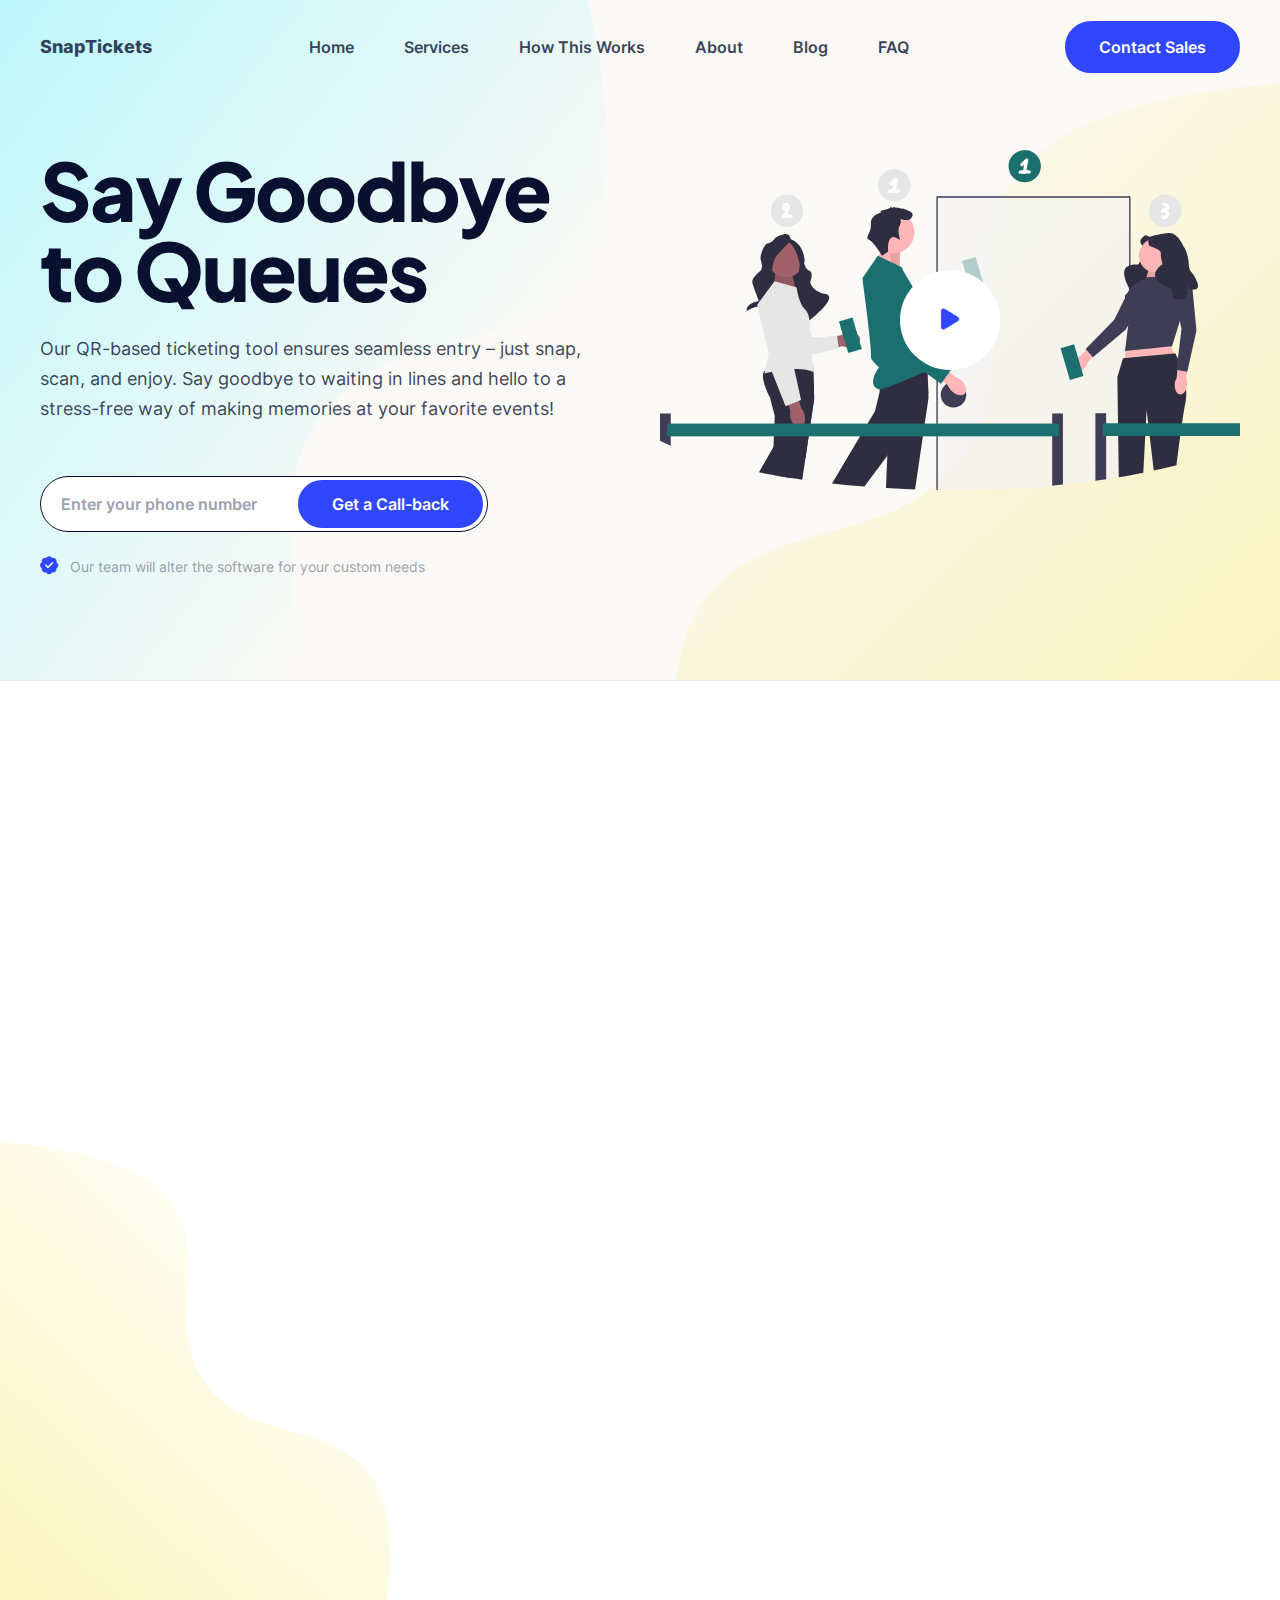
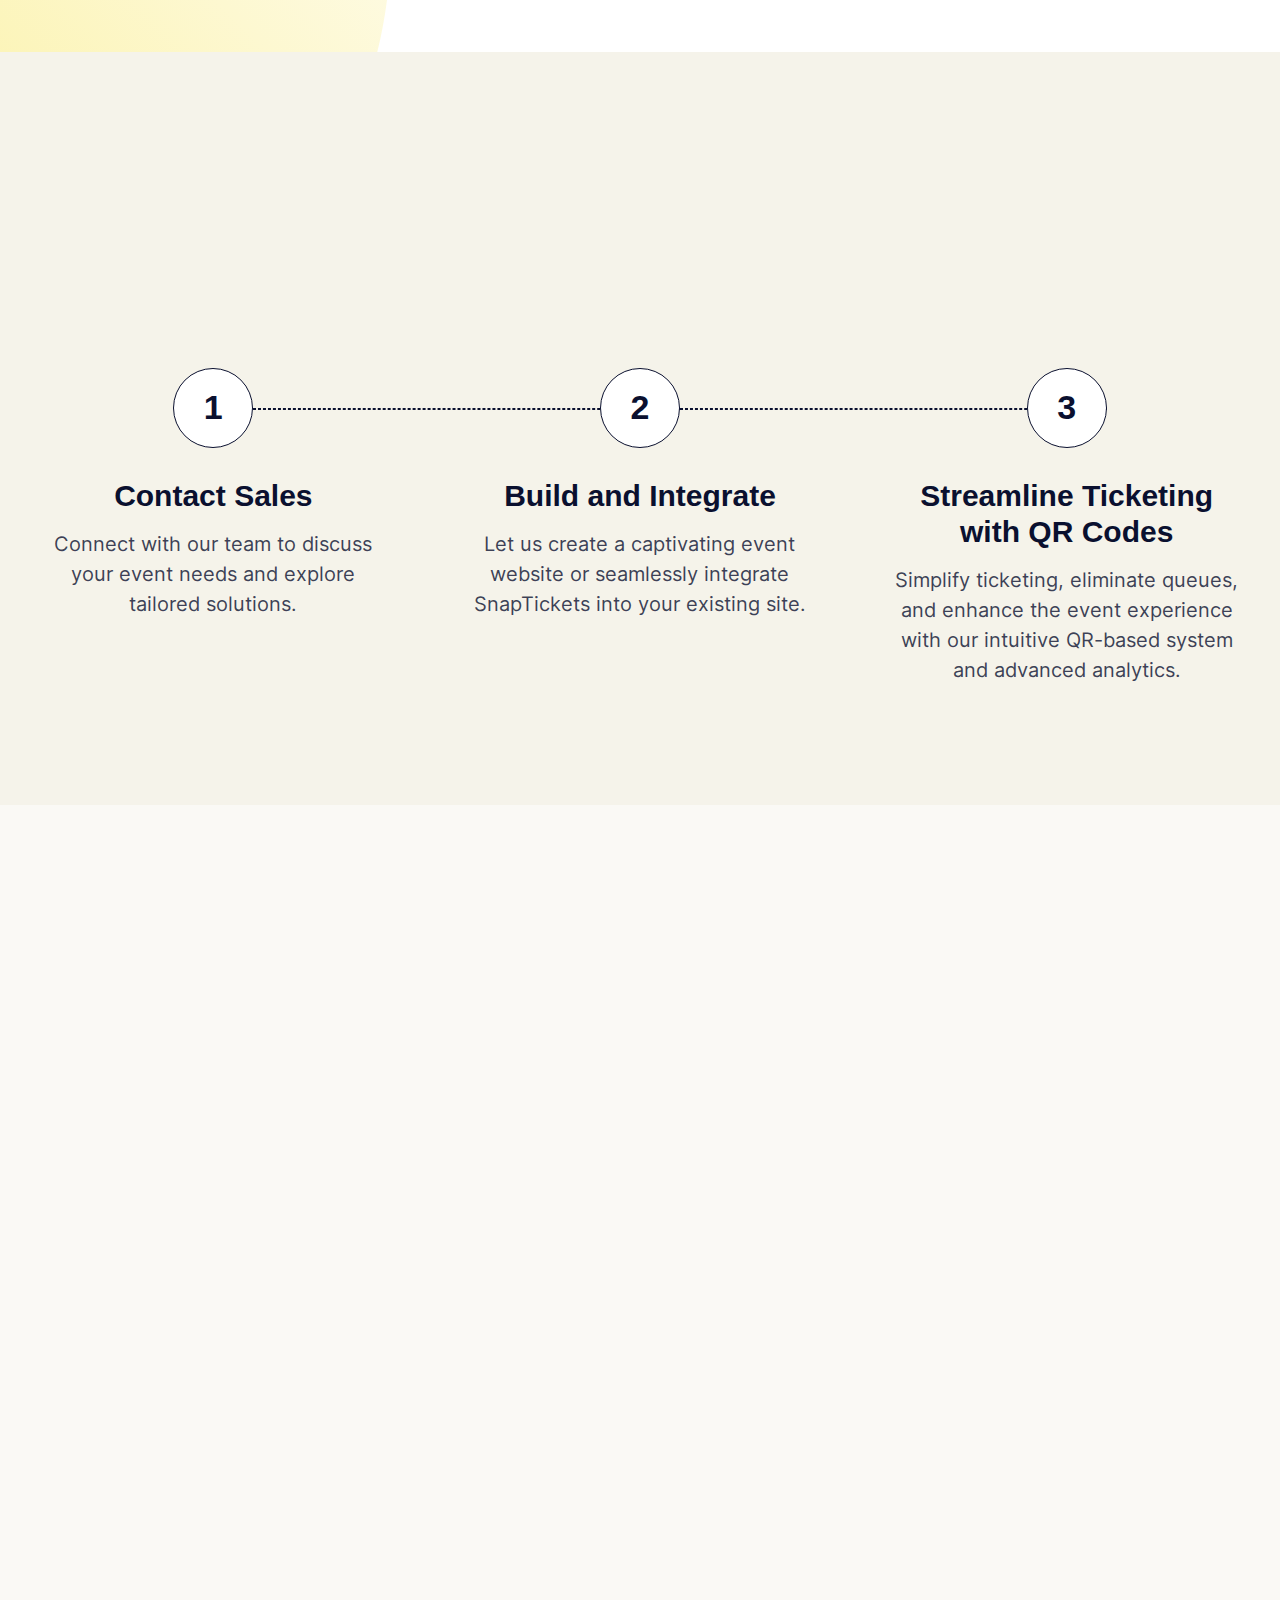
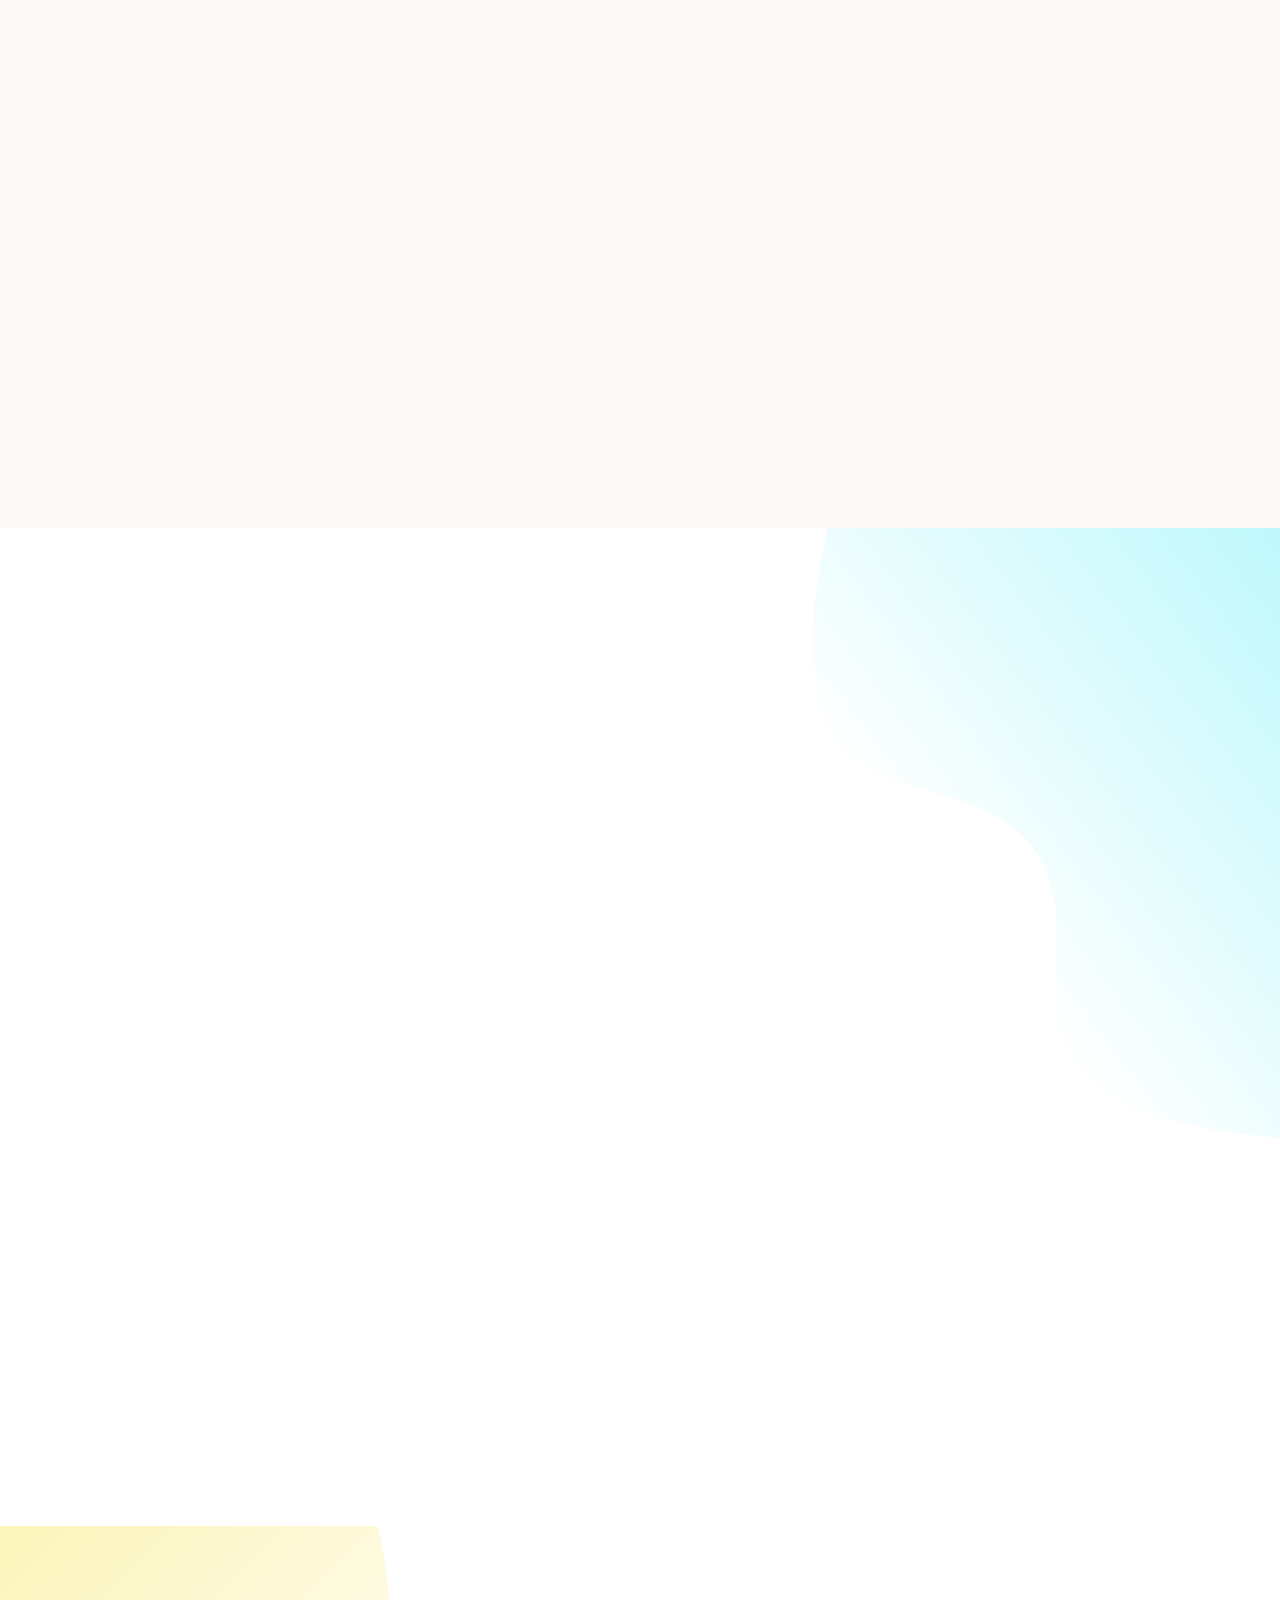
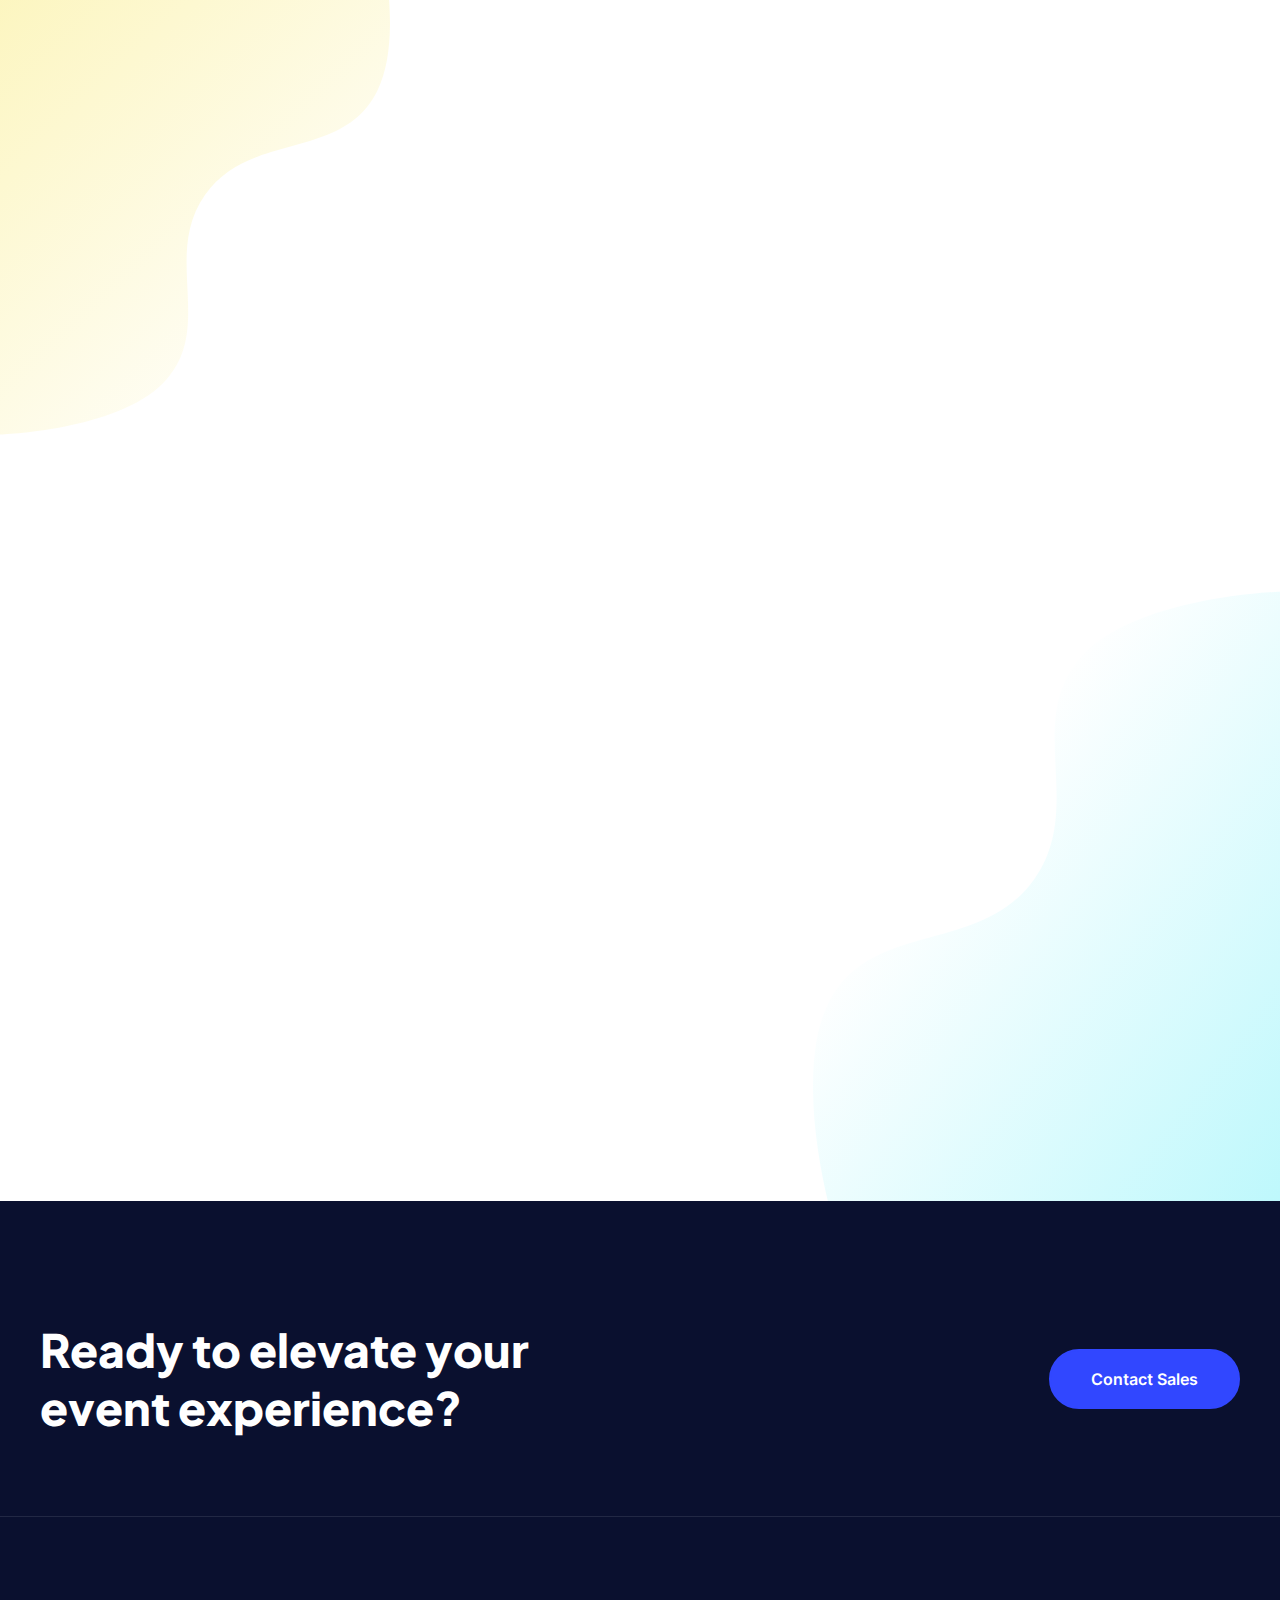
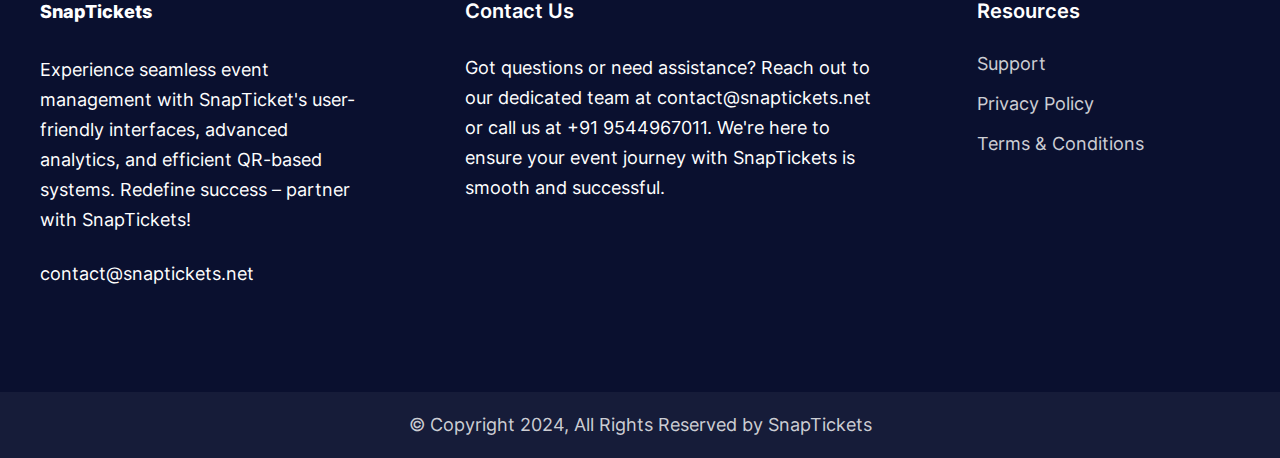
==== commit d2691fed: "Added meta tags and all changes" ====
--- a/index.html
+++ b/index.html
@@ -2,13 +2,50 @@
 <html lang="en" class="scroll-smooth">
 
 <head>
+    <!-- Google tag (gtag.js) -->
+<script async src="https://www.googletagmanager.com/gtag/js?id=G-YDM0E9VFR8"></script>
+<script>
+  window.dataLayer = window.dataLayer || [];
+  function gtag(){dataLayer.push(arguments);}
+  gtag('js', new Date());
+
+  gtag('config', 'G-YDM0E9VFR8');
+</script>
+
+<!-- Begin Inspectlet Asynchronous Code -->
+<script type="text/javascript">
+    (function() {
+    window.__insp = window.__insp || [];
+    __insp.push(['wid', 25669779]);
+    var ldinsp = function(){
+    if(typeof window.__inspld != "undefined") return; window.__inspld = 1; var insp = document.createElement('script'); insp.type = 'text/javascript'; insp.async = true; insp.id = "inspsync"; insp.src = ('https:' == document.location.protocol ? 'https' : 'http') + '://cdn.inspectlet.com/inspectlet.js?wid=25669779&r=' + Math.floor(new Date().getTime()/3600000); var x = document.getElementsByTagName('script')[0]; x.parentNode.insertBefore(insp, x); };
+    setTimeout(ldinsp, 0);
+    })();
+    </script>
+    <!-- End Inspectlet Asynchronous Code -->
+
     <meta charset="UTF-8" />
     <meta name="viewport" content="width=device-width, initial-scale=1.0" />
-    <title>Masco - Saas Software Startup Tailwind Template</title>
+    <title>SnapTickets - Check Tickets in the Time of a Snap!</title>
     <meta name="description" content="AIMass Tailwind based SASS Template" />
 
     <!-- Favicon  -->
     <link rel="icon" href="assets/img/favicon.png" />
+
+    <!-- Open Graph / Facebook -->
+    <meta property="og:type" content="website">
+    <meta property="og:url" content="https://www.snapticket.net">
+    <meta property="og:title" content="SnapTickets: Streamlining Event Management">
+    <meta property="og:description" content="Elevate your events with SnapTickets – QR-based ticketing, advanced analytics, and expert event website development. Simplify, optimize, captivate!">
+    <meta property="og:image" content="https://snaptickets.net/assets/img/th-1/checker1.png">
+
+    <!-- Twitter -->
+    <meta property="twitter:card" content="summary_large_image">
+    <meta property="twitter:url" content="https://www.snapticket.net">
+    <meta property="twitter:title" content="SnapTicket: Streamlining Event Management">
+    <meta property="twitter:description" content="Elevate your events with SnapTicket – QR-based ticketing, advanced analytics, and expert event website development. Simplify, optimize, captivate!">
+    <meta property="twitter:image" content="https://snaptickets.net/assets/img/th-1/checker1.png">
+
 
     <!-- Icon Font -->
     <link rel="stylesheet" href="assets/fonts/iconfonts/font-awesome/stylesheet.css" />
@@ -63,13 +100,17 @@
                                     <a href="#section-services" class="nav-link-item">Services</a>
                                 </li>
                                 <li class="nav-item nav-item-has-children">
+                                    <a href="#hworks" class="nav-link-item drop-trigger">How this works</a>
+                                </li>
+                                <li class="nav-item nav-item-has-children">
                                     <a href="#section-about" class="nav-link-item drop-trigger">About</a>
                                 </li>
+                                
                                 <li class="nav-item nav-item-has-children">
-                                    <a href="#section-projects" class="nav-link-item drop-trigger">Projects</a>
+                                    <a href="#section-projects" class="nav-link-item drop-trigger">Blog</a>
                                 </li>
                                 <li class="nav-item nav-item-has-children">
-                                    <a href="#section-testimonial" class="nav-link-item drop-trigger">Testimonial</a>
+                                    <a href="#section-faq" class="nav-link-item drop-trigger">FAQ</a>
                                 </li>
                             </ul>
                         </nav>
@@ -78,8 +119,8 @@
 
                     <!-- Header User Event -->
                     <div class="flex items-center gap-6">
-                        <a href="login.html" class="btn-text hidden hover:text-ColorBlue sm:inline-block">Login</a>
-                        <a href="signup.html" class="btn is-blue is-rounded btn-animation group hidden sm:inline-block"><span>Sign up free</span></a>
+                        <!-- <a href="login.html" class="btn-text hidden hover:text-ColorBlue sm:inline-block">Login</a> -->
+                        <a href="contact.html" class="btn is-blue is-rounded btn-animation group hidden sm:inline-block"><span>Contact Sales</span></a>
                         <!-- Responsive Offcanvas Menu Button -->
                         <div class="block lg:hidden">
                             <button id="openBtn" class="hamburger-menu mobile-menu-trigger">
@@ -114,12 +155,28 @@
                                         <p>
                                             Our QR-based ticketing tool ensures seamless entry – just snap, scan, and enjoy. Say goodbye to waiting in lines and hello to a stress-free way of making memories at your favorite events!
                                         </p>
-                                        <form action="#" method="post" class="relative mx-auto flex w-full items-center sm:w-[80%] lg:mx-0 lg:mt-5 lg:max-w-md">
-                                            <input type="tel" placeholder="Enter your phone number" class="w-full rounded-[50px] border border-ColorBlack bg-white px-5 py-[15px] pr-40 text-base font-semibold text-opacity-50 outline-none" />
-                                            <button type="submit" class="btn is-blue is-rounded absolute right-[5px] py-[10px]">
-                                                Get a Call-back
-                                            </button>
-                                        </form>
+                                        <div class="lapShow">
+                                            <form action="https://api.web3forms.com/submit" method="POST" class="relative mx-auto flex w-full items-center sm:w-[80%] lg:mx-0 lg:mt-5 lg:max-w-md">
+                                                <input type="hidden" name="access_key" value="7e44001a-9df3-46ca-9ee3-6b18c2a4ffc7">
+                                                <input type="tel" name="Phone Number :" placeholder="Enter your phone number" class="w-full rounded-[50px] border border-ColorBlack bg-white px-5 py-[15px] pr-40 text-base font-semibold text-opacity-50 outline-none" />
+                                                <button type="submit" class="btn is-blue is-rounded absolute right-[5px] py-[10px]">
+                                                    Get a Call-back
+                                                </button>
+                                            </form>
+                                        </div>
+                                        <div class="mobileShow">
+                                            <form action="https://api.web3forms.com/submit" method="POST" class="relative mx-auto flex w-full items-center sm:w-[80%] lg:mx-0 lg:mt-5 lg:max-w-md">
+                                                <input type="hidden" name="access_key" value="7e44001a-9df3-46ca-9ee3-6b18c2a4ffc7">
+                                                <input type="tel" name="Phone Number :" placeholder="Phone number" class="w-full rounded-[50px] border border-ColorBlack bg-white px-5 py-[15px] pr-40 text-base font-semibold text-opacity-50 outline-none" />
+                                                <button type="submit" class="btn is-blue is-rounded absolute right-[5px] py-[10px]">
+                                                    Get a Call-back
+                                                </button>
+                                            </form>
+                                        </div>
+                                        <script src="https://web3forms.com/client/script.js" async defer></script>
+
+
+
                                         <div class="mt-5 text-sm leading-6 md:justify-normal">
                                             <span class="mr-2 inline-block text-lg text-ColorBlue"><i class="fa-solid fa-badge-check"></i></span>
                                             <span class="opacity-50">Our team will alter the software for your custom needs</span>
@@ -241,6 +298,31 @@
                             <!-- Service List -->
                             <div class="grid gap-6 sm:grid-cols-2">
                                 <!-- Service Item -->
+                                <div class="jos" data-jos_delay="0.9">
+                                    <div class="group rounded-[10px] border border-[#E6E6E6] bg-white p-8 transition-all duration-300 ease-in-out hover:border-ColorOffWhite hover:bg-ColorOffWhite lg:p-10 h-full">
+                                        <div class="flex flex-col gap-x-10 gap-y-6 sm:gap-y-8 lg:flex-row">
+                                            <div class="relative mx-auto flex w-16 items-center justify-center lg:w-[98px]">
+                                                <img src="assets/img/icons/icon-black-service-4.svg" alt="icon-service-4" width="98" height="100" class="opcity-100 h-auto w-full transition-all duration-300 ease-in-out group-hover:opacity-0" />
+                                                <img src="assets/img/icons/icon-blue-service-4.svg" alt="icon-service-4" width="98" height="100" class="absolute h-auto w-full opacity-0 transition-all duration-300 ease-in-out group-hover:opacity-100" />
+                                            </div>
+                                            <div class="flex-1 text-center lg:text-left">
+                                                <div class="mb-4 text-xl font-semibold leading-[1.33] -tracking-[0.5px] text-ColorBlack lg:text-2xl">
+                                                    Efficient QR-Based Ticketing
+                                                </div>
+                                                <p class="mb-5 line-clamp-2 text-ColorBlack/80">
+                                                    Say goodbye to long queues with SnapTicket's QR-based system. Experience faster check-ins with a simple snap, ensuring a smooth and enjoyable event for your attendees.
+                                                </p>
+                                                <a href="qr-ticketing.html" class="inline-flex items-center gap-x-2 text-base font-bold text-ColorBlack group-hover:text-ColorBlue">Find out more
+                                                    <span class="transition-all duration-300 ease-in-out group-hover:translate-x-2">
+                                                        <i class="fa-solid fa-arrow-right"></i>
+                                                    </span>
+                                                </a>
+                                            </div>
+                                        </div>
+                                    </div>
+                                </div>
+                                <!-- Service Item -->
+                                <!-- Service Item -->
                                 <div class="jos" data-jos_delay="0">
                                     <div class="group rounded-[10px] border border-[#E6E6E6] bg-white p-8 transition-all duration-300 ease-in-out hover:border-ColorOffWhite hover:bg-ColorOffWhite lg:p-10 h-full">
                                         <div class="flex flex-col gap-x-10 gap-y-6 sm:gap-y-8 lg:flex-row">
@@ -255,7 +337,7 @@
                                                 <p class="mb-5 line-clamp-2 text-ColorBlack/80">
                                                     Enjoy the simplicity of SnapTicket's powerful user interface. Effortlessly track ticket purchases, and streamline the ticketing process for both organizers and attendees.
                                                 </p>
-                                                <a href="service-details.html" class="inline-flex items-center gap-x-2 text-base font-bold text-ColorBlack group-hover:text-ColorBlue">Find out more
+                                                <a href="tracking-interface.html" class="inline-flex items-center gap-x-2 text-base font-bold text-ColorBlack group-hover:text-ColorBlue">Find out more
                                                     <span class="transition-all duration-300 ease-in-out group-hover:translate-x-2">
                                                         <i class="fa-solid fa-arrow-right"></i>
                                                     </span>
@@ -280,7 +362,7 @@
                                                 <p class="mb-5 line-clamp-2 text-ColorBlack/80">
                                                     Let us enhance your event's online presence with our expert team. We offer customized landing pages and seamless website integration for an engaging and informative event experience.
                                                 </p>
-                                                <a href="service-details.html" class="inline-flex items-center gap-x-2 text-base font-bold text-ColorBlack group-hover:text-ColorBlue">Find out more
+                                                <a href="web-development.html" class="inline-flex items-center gap-x-2 text-base font-bold text-ColorBlack group-hover:text-ColorBlue">Find out more
                                                     <span class="transition-all duration-300 ease-in-out group-hover:translate-x-2">
                                                         <i class="fa-solid fa-arrow-right"></i>
                                                     </span>
@@ -305,7 +387,7 @@
                                                 <p class="mb-5 line-clamp-2 text-ColorBlack/80">
                                                     Gain valuable insights with our robust analytics dashboard. Make data-driven decisions, track attendee behavior, and enhance your marketing strategies for future events.
                                                 </p>
-                                                <a href="service-details.html" class="inline-flex items-center gap-x-2 text-base font-bold text-ColorBlack group-hover:text-ColorBlue">Find out more
+                                                <a href="analytics-dashboard.html" class="inline-flex items-center gap-x-2 text-base font-bold text-ColorBlack group-hover:text-ColorBlue">Find out more
                                                     <span class="transition-all duration-300 ease-in-out group-hover:translate-x-2">
                                                         <i class="fa-solid fa-arrow-right"></i>
                                                     </span>
@@ -315,31 +397,6 @@
                                     </div>
                                 </div>
                                 <!-- Service Item -->
-                                <!-- Service Item -->
-                                <div class="jos" data-jos_delay="0.9">
-                                    <div class="group rounded-[10px] border border-[#E6E6E6] bg-white p-8 transition-all duration-300 ease-in-out hover:border-ColorOffWhite hover:bg-ColorOffWhite lg:p-10 h-full">
-                                        <div class="flex flex-col gap-x-10 gap-y-6 sm:gap-y-8 lg:flex-row">
-                                            <div class="relative mx-auto flex w-16 items-center justify-center lg:w-[98px]">
-                                                <img src="assets/img/icons/icon-black-service-4.svg" alt="icon-service-4" width="98" height="100" class="opcity-100 h-auto w-full transition-all duration-300 ease-in-out group-hover:opacity-0" />
-                                                <img src="assets/img/icons/icon-blue-service-4.svg" alt="icon-service-4" width="98" height="100" class="absolute h-auto w-full opacity-0 transition-all duration-300 ease-in-out group-hover:opacity-100" />
-                                            </div>
-                                            <div class="flex-1 text-center lg:text-left">
-                                                <div class="mb-4 text-xl font-semibold leading-[1.33] -tracking-[0.5px] text-ColorBlack lg:text-2xl">
-                                                    Efficient QR-Based Ticketing
-                                                </div>
-                                                <p class="mb-5 line-clamp-2 text-ColorBlack/80">
-                                                    Say goodbye to long queues with SnapTicket's QR-based system. Experience faster check-ins with a simple snap, ensuring a smooth and enjoyable event for your attendees.
-                                                </p>
-                                                <a href="service-details.html" class="inline-flex items-center gap-x-2 text-base font-bold text-ColorBlack group-hover:text-ColorBlue">Find out more
-                                                    <span class="transition-all duration-300 ease-in-out group-hover:translate-x-2">
-                                                        <i class="fa-solid fa-arrow-right"></i>
-                                                    </span>
-                                                </a>
-                                            </div>
-                                        </div>
-                                    </div>
-                                </div>
-                                <!-- Service Item -->
                             </div>
                             <!-- Service List -->
                         </div>
@@ -357,7 +414,7 @@
             <!--...::: Service Section End :::... -->
 
             <!--...::: Content Section Start :::... -->
-            <section class="section-content">
+            <section class="section-content" id="hworks">
                 <!-- Section Background -->
                 <div class="bg-[#F5F3EA]">
                     <!-- Section Spacer -->
@@ -544,10 +601,10 @@
                             <div class="jos mb-[60px] flex flex-wrap items-end justify-between gap-8 xl:mb-20">
                                 <!-- Section Block -->
                                 <div class="max-w-[550px]">
-                                    <h2>We create world-class web design, & branding</h2>
+                                    <h2>SnapTicket – Smarter, Simpler, Simply Superb!</h2>
                                 </div>
                                 <!-- Section Block -->
-                                <a href="portfolio.html" class="btn is-blue is-rounded btn-animation is-large group"><span>See more works</span></a>
+                                <a href="contact.html" class="btn is-blue is-rounded btn-animation is-large group"><span>Contact SnapTickets</span></a>
                             </div>
                             <!-- Section Wrapper -->
 
@@ -557,14 +614,14 @@
                                 <div class="jos" data-jos_delay="0">
                                     <div class="group">
                                         <div class="overflow-hidden rounded-[10px]">
-                                            <img src="assets/img/th-1/portfolio-img-1.jpg" alt="portfolio-img-1" width="617" height="450" class="h-full w-full object-cover transition-all duration-300 ease-in-out group-hover:scale-105" />
+                                            <img src="assets/img/th-1/blogimage1.png" alt="portfolio-img-1" width="617" height="450" class="h-full w-full object-cover transition-all duration-300 ease-in-out group-hover:scale-105" />
                                         </div>
                                         <div class="mt-6">
                                             <div class="mb-5 flex flex-wrap justify-between gap-5 text-ColorBlack lg:flex-nowrap xl:mb-7">
-                                                <a href="portfolio-details.html" class="text-xl font-semibold leading-[1.33] -tracking-[0.5px] group-hover:text-ColorBlue xl:text-2xl">App — The power of communication</a>
-                                                <a href="#" class="hover:text-ColorBlue">UI/UX Design</a>
-                                            </div>
-                                            <a href="portfolio-details.html" class="text-base font-bold capitalize leading-[1.5] group-hover:text-ColorBlue">View work
+                                                <a href="blog1.html" class="text-xl font-semibold leading-[1.33] -tracking-[0.5px] group-hover:text-ColorBlue xl:text-2xl">Revolutionizing Events with SnapTicket: A Seamless Experience from Start to Finish</a>
+                                                <!-- <a href="#" class="hover:text-ColorBlue">UI/UX Design</a> -->
+                                            </div>
+                                            <a href="blog1.html" class="text-base font-bold capitalize leading-[1.5] group-hover:text-ColorBlue">View Article
                                                 <span class="inline-block transition-all duration-150 group-hover:translate-x-2"><i class="fa-solid fa-arrow-right"></i></span></a>
                                         </div>
                                     </div>
@@ -574,14 +631,14 @@
                                 <div class="jos" data-jos_delay="0.3">
                                     <div class="group">
                                         <div class="overflow-hidden rounded-[10px]">
-                                            <img src="assets/img/th-1/portfolio-img-2.jpg" alt="portfolio-img-2" width="617" height="450" class="h-full w-full object-cover transition-all duration-300 ease-in-out group-hover:scale-105" />
+                                            <img src="assets/img/th-1/blogimage2.png" alt="portfolio-img-2" width="617" height="450" class="h-full w-full object-cover transition-all duration-300 ease-in-out group-hover:scale-105" />
                                         </div>
                                         <div class="mt-6">
                                             <div class="mb-5 flex flex-wrap justify-between gap-5 text-ColorBlack lg:flex-nowrap xl:mb-7">
-                                                <a href="portfolio-details.html" class="text-xl font-semibold leading-[1.33] -tracking-[0.5px] group-hover:text-ColorBlue xl:text-2xl">Website — The future lifestyle platform.</a>
-                                                <a href="#" class="hover:text-ColorBlue">Branding</a>
-                                            </div>
-                                            <a href="portfolio-details.html" class="text-base font-bold capitalize leading-[1.5] group-hover:text-ColorBlue">View work
+                                                <a href="blog2.html" class="text-xl font-semibold leading-[1.33] -tracking-[0.5px] group-hover:text-ColorBlue xl:text-2xl">Unlocking Event Success: SnapTicket's 3-Step Process for Seamless Event Management</a>
+                                                <!-- <a href="#" class="hover:text-ColorBlue">Branding</a> -->
+                                            </div>
+                                            <a href="blog2.html" class="text-base font-bold capitalize leading-[1.5] group-hover:text-ColorBlue">View Article
                                                 <span class="inline-block transition-all duration-150 group-hover:translate-x-2"><i class="fa-solid fa-arrow-right"></i></span></a>
                                         </div>
                                     </div>
@@ -603,7 +660,7 @@
             <!--...::: Portfolio Section End :::... -->
 
             <!--...::: FAQ Section Start :::... -->
-            <section class="section-faq">
+            <section class="section-faq" id="section-faq">
                 <div class="relative z-10 overflow-hidden">
                     <!-- Section Space -->
                     <div class="section-space">
@@ -796,11 +853,11 @@
                                 <!-- Section Block -->
                                 <div class="max-w-[400px] md:max-w-[500px] lg:max-w-[550px]">
                                     <h2 class="text-white">
-                                        Ready to grow your business digitally?
+                                        Ready to elevate your event experience? 
                                     </h2>
                                 </div>
                                 <!-- Section Block -->
-                                <a href="portfolio.html" class="btn is-blue is-rounded btn-animation is-large group"><span>Let's start the project</span></a>
+                                <a href="contact.html" class="btn is-blue is-rounded btn-animation is-large group"><span>Contact Sales</span></a>
                             </div>
                             <!-- Section Wrapper -->
                         </div>
@@ -831,20 +888,19 @@
                                 <div class="flex flex-col gap-y-7 md:col-span-3 lg:col-span-1">
                                     <!-- Footer Logo -->
                                     <a href="index.html">
-                                        <img src="assets/img/logo-blue-light.png" alt="Masco" width="109" height="24" />
+                                        <!-- <img src="assets/img/logo-blue-light.png" alt="Masco" width="109" height="24" /> -->
+                                        <b>SnapTickets</b>
                                     </a>
                                     <!-- Footer Content -->
                                     <div>
                                         <!-- Footer About Text -->
                                         <div class="lg:max-w-[416px]">
-                                            We are strategic & creative digital agency who are
-                                            focused on user experience, mobile, social, data
-                                            gathering and promotional offerings.
+                                            Experience seamless event management with SnapTicket's user-friendly interfaces, advanced analytics, and efficient QR-based systems. Redefine success – partner with SnapTickets!
                                         </div>
                                         <!-- Footer Mail -->
-                                        <a href="mailto:yourdemo@email.com" class="my-6 block underline-offset-4 transition-all duration-300 hover:underline">yourdemo@email.com</a>
+                                        <a href="mailto:contact@snaptickets.net" class="my-6 block underline-offset-4 transition-all duration-300 hover:underline">contact@snaptickets.net</a>
                                         <!-- Footer Social Link -->
-                                        <div class="flex flex-wrap gap-5">
+                                        <!-- <div class="flex flex-wrap gap-5">
                                             <a href="https://twitter.com" target="_blank" rel="noopener noreferrer" class="flex h-[30px] w-[30px] items-center justify-center rounded-[50%] bg-white bg-opacity-5 text-sm text-white transition-all duration-300 hover:bg-ColorBlue" aria-label="twitter">
                                                 <i class="fa-brands fa-x-twitter"></i>
                                             </a>
@@ -857,7 +913,7 @@
                                             <a href="https://www.github.com/" target="_blank" rel="noopener noreferrer" class="flex h-[30px] w-[30px] items-center justify-center rounded-[50%] bg-white bg-opacity-5 text-sm text-white transition-all duration-300 hover:bg-ColorBlue" aria-label="github">
                                                 <i class="fa-brands fa-github"></i>
                                             </a>
-                                        </div>
+                                        </div> -->
                                     </div>
                                     <!-- Footer Content -->
                                 </div>
@@ -867,54 +923,15 @@
                                 <div class="flex flex-col gap-y-7 md:col-span-1 lg:col-span-1">
                                     <!-- Footer Widget Title -->
                                     <div class="text-xl font-semibold capitalize">
-                                        Primary Pages
-                                    </div>
-                                    <!-- Footer Navbar -->
-                                    <ul class="flex flex-col gap-y-[10px] capitalize">
-                                        <li>
-                                            <a href="index.html" class="hover:opcity-100 underline-offset-4 opacity-80 transition-all duration-300 ease-linear hover:underline">Home</a>
-                                        </li>
-                                        <li>
-                                            <a href="about.html" class="hover:opcity-100 underline-offset-4 opacity-80 transition-all duration-300 ease-linear hover:underline">About Us</a>
-                                        </li>
-                                        <li>
-                                            <a href="services.html" class="hover:opcity-100 underline-offset-4 opacity-80 transition-all duration-300 ease-linear hover:underline">Services</a>
-                                        </li>
-                                        <li>
-                                            <a href="pricing.html" class="hover:opcity-100 underline-offset-4 opacity-80 transition-all duration-300 ease-linear hover:underline">pricing</a>
-                                        </li>
-                                        <li>
-                                            <a href="contact.html" class="hover:opcity-100 underline-offset-4 opacity-80 transition-all duration-300 ease-linear hover:underline">Contact</a>
-                                        </li>
-                                    </ul>
+                                        Contact Us
+                                    </div>
+                                    <div class="lg:max-w-[416px]">
+                                        Got questions or need assistance? Reach out to our dedicated team at <a href="mailto:contact@snaptickets.net" class=" underline-offset-4 transition-all duration-300 hover:underline">contact@snaptickets.net</a>
+                                       or call us at <a href="tel:+919544967011" class="underline-offset-4 transition-all duration-300 hover:underline">+91 9544967011.</a> We're here to ensure your event journey with SnapTickets is smooth and successful.
+                                    </div>
                                 </div>
                                 <!-- Footer Widget Item -->
 
-                                <!-- Footer Widget Item -->
-                                <div class="flex flex-col gap-y-6 md:col-span-1 lg:col-span-1">
-                                    <!-- Footer Title -->
-                                    <div class="text-xl font-semibold capitalize">
-                                        Utility pages
-                                    </div>
-                                    <!-- Footer Title -->
-
-                                    <!-- Footer Navbar -->
-                                    <ul class="flex flex-col gap-y-[10px] capitalize">
-                                        <li>
-                                            <a href="signup.html" class="hover:opcity-100 underline-offset-4 opacity-80 transition-all duration-300 ease-linear hover:underline">Signup</a>
-                                        </li>
-                                        <li>
-                                            <a href="login.html" class="hover:opcity-100 underline-offset-4 opacity-80 transition-all duration-300 ease-linear hover:underline">Login</a>
-                                        </li>
-                                        <li>
-                                            <a href="error-404.html" class="hover:opcity-100 underline-offset-4 opacity-80 transition-all duration-300 ease-linear hover:underline">404 Not found</a>
-                                        </li>
-                                        <li>
-                                            <a href="reset-password.html" class="hover:opcity-100 underline-offset-4 opacity-80 transition-all duration-300 ease-linear hover:underline">Password Reset</a>
-                                        </li>
-                                    </ul>
-                                </div>
-                                <!-- Footer Widget Item-->
 
                                 <!-- Footer Widget Item -->
                                 <div class="flex flex-col gap-y-6 md:col-span-1 lg:col-span-1">
@@ -935,12 +952,6 @@
                                         <li>
                                             <a href="https://www.example.com/" target="_blank" rel="noopener noreferrer" class="hover:opcity-100 underline-offset-4 opacity-80 transition-all duration-300 ease-linear hover:underline">Terms & Conditions</a>
                                         </li>
-                                        <li>
-                                            <a href="https://www.example.com/" target="_blank" rel="noopener noreferrer" class="hover:opcity-100 underline-offset-4 opacity-80 transition-all duration-300 ease-linear hover:underline">Strategic finance</a>
-                                        </li>
-                                        <li>
-                                            <a href="https://www.example.com/" target="_blank" rel="noopener noreferrer" class="hover:opcity-100 underline-offset-4 opacity-80 transition-all duration-300 ease-linear hover:underline">Video guide</a>
-                                        </li>
                                     </ul>
                                 </div>
                                 <!-- Footer Widget Item -->
@@ -960,7 +971,7 @@
                         <!-- Section Container -->
                         <div class="container-default">
                             <div class="text-center text-white text-opacity-80">
-                                &copy; Copyright 2024, All Rights Reserved by Mthemeus
+                                &copy; Copyright 2024, All Rights Reserved by SnapTickets
                             </div>
                         </div>
                         <!-- Section Container -->
--- a/assets/css/style.css
+++ b/assets/css/style.css
@@ -60,6 +60,24 @@
 1. Remove the margin in all browsers.
 2. Inherit line-height from `html` so users can set them as a class directly on the `html` element.
 */
+
+/* To specify what to show in which device */
+/* Subscription Form visible only to Laptop users */
+.lapShow {display: none;}
+
+  /* Laptop Portrait and Landscape */
+  @media only screen and (min-device-width : 1247px){ 
+      .lapShow {display: inline;}
+  }
+
+  /* Subscription Form visible only to Phone users */
+
+  .mobileShow {display: none;}
+
+  /* Smartphone Portrait and Landscape */
+  @media only screen and (max-device-width : 1246px){ 
+      .mobileShow {display: inline;}
+  }
 
 body {
   margin: 0;
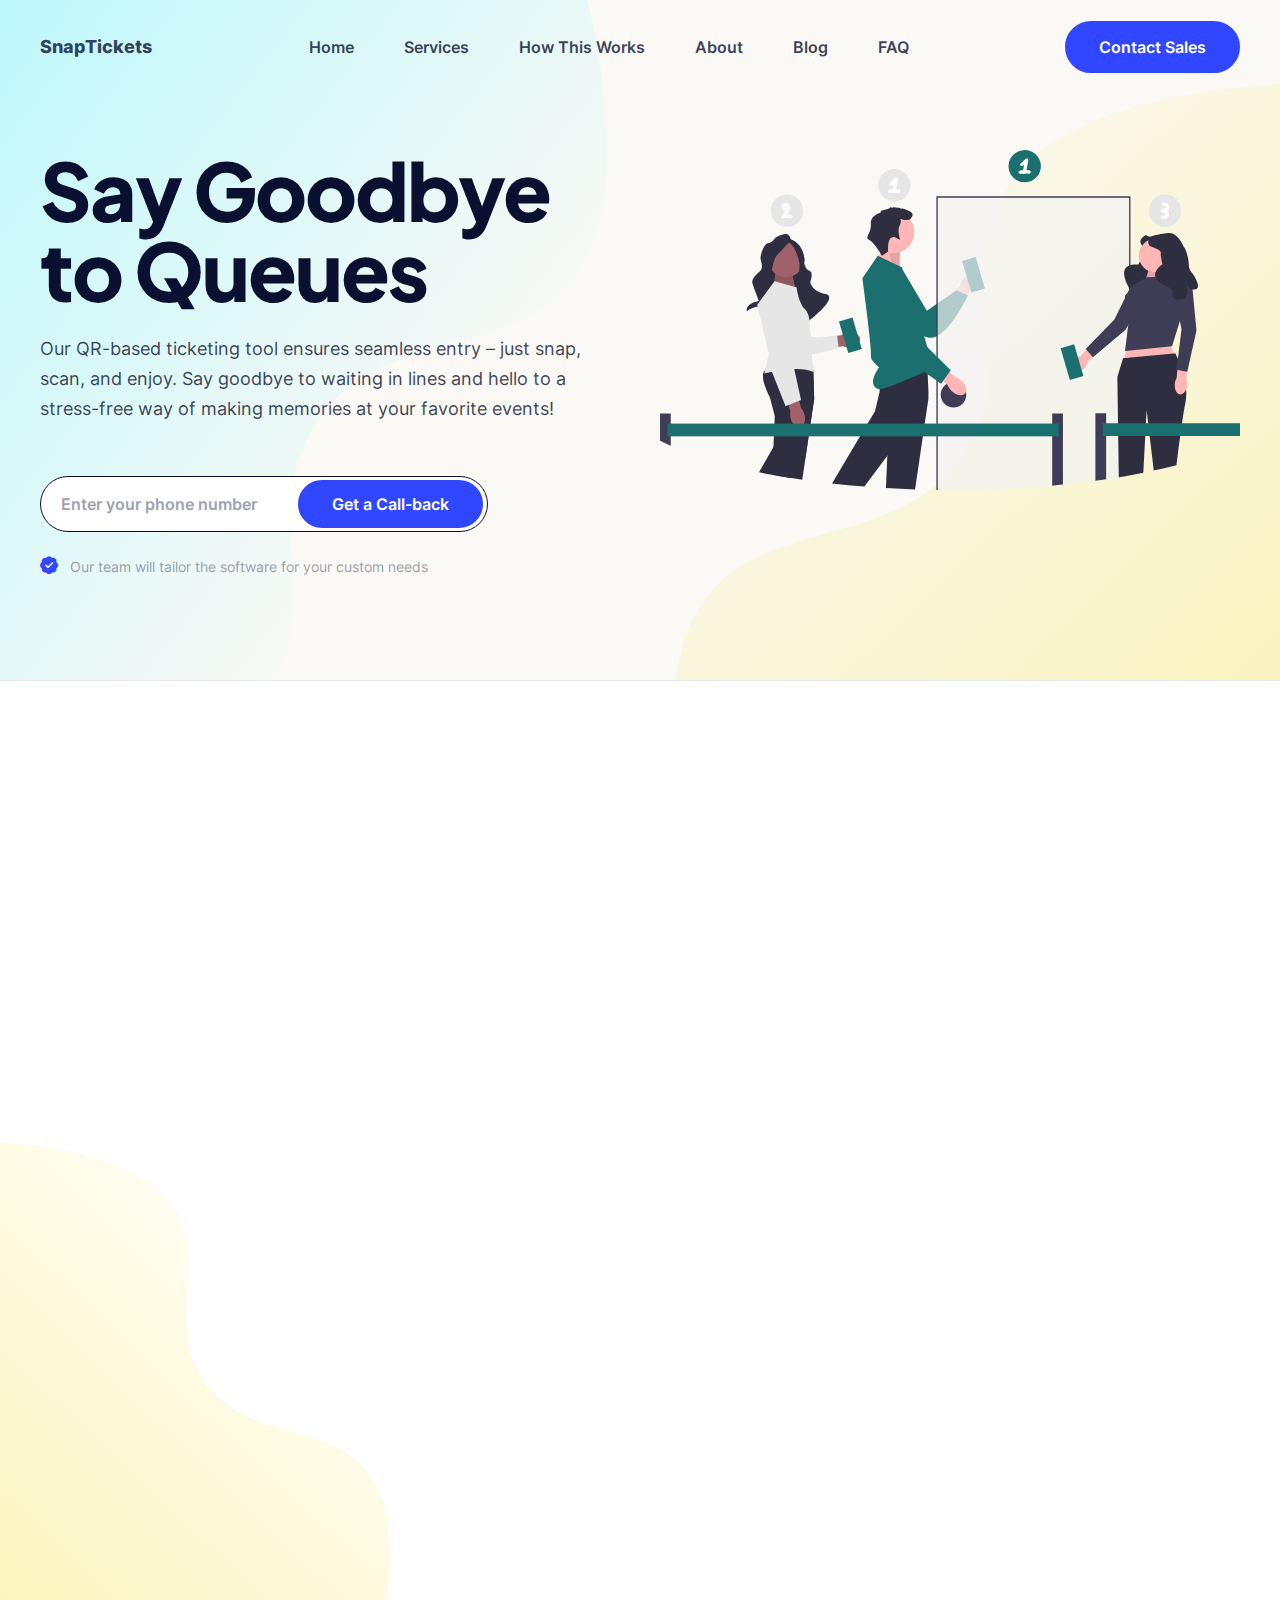
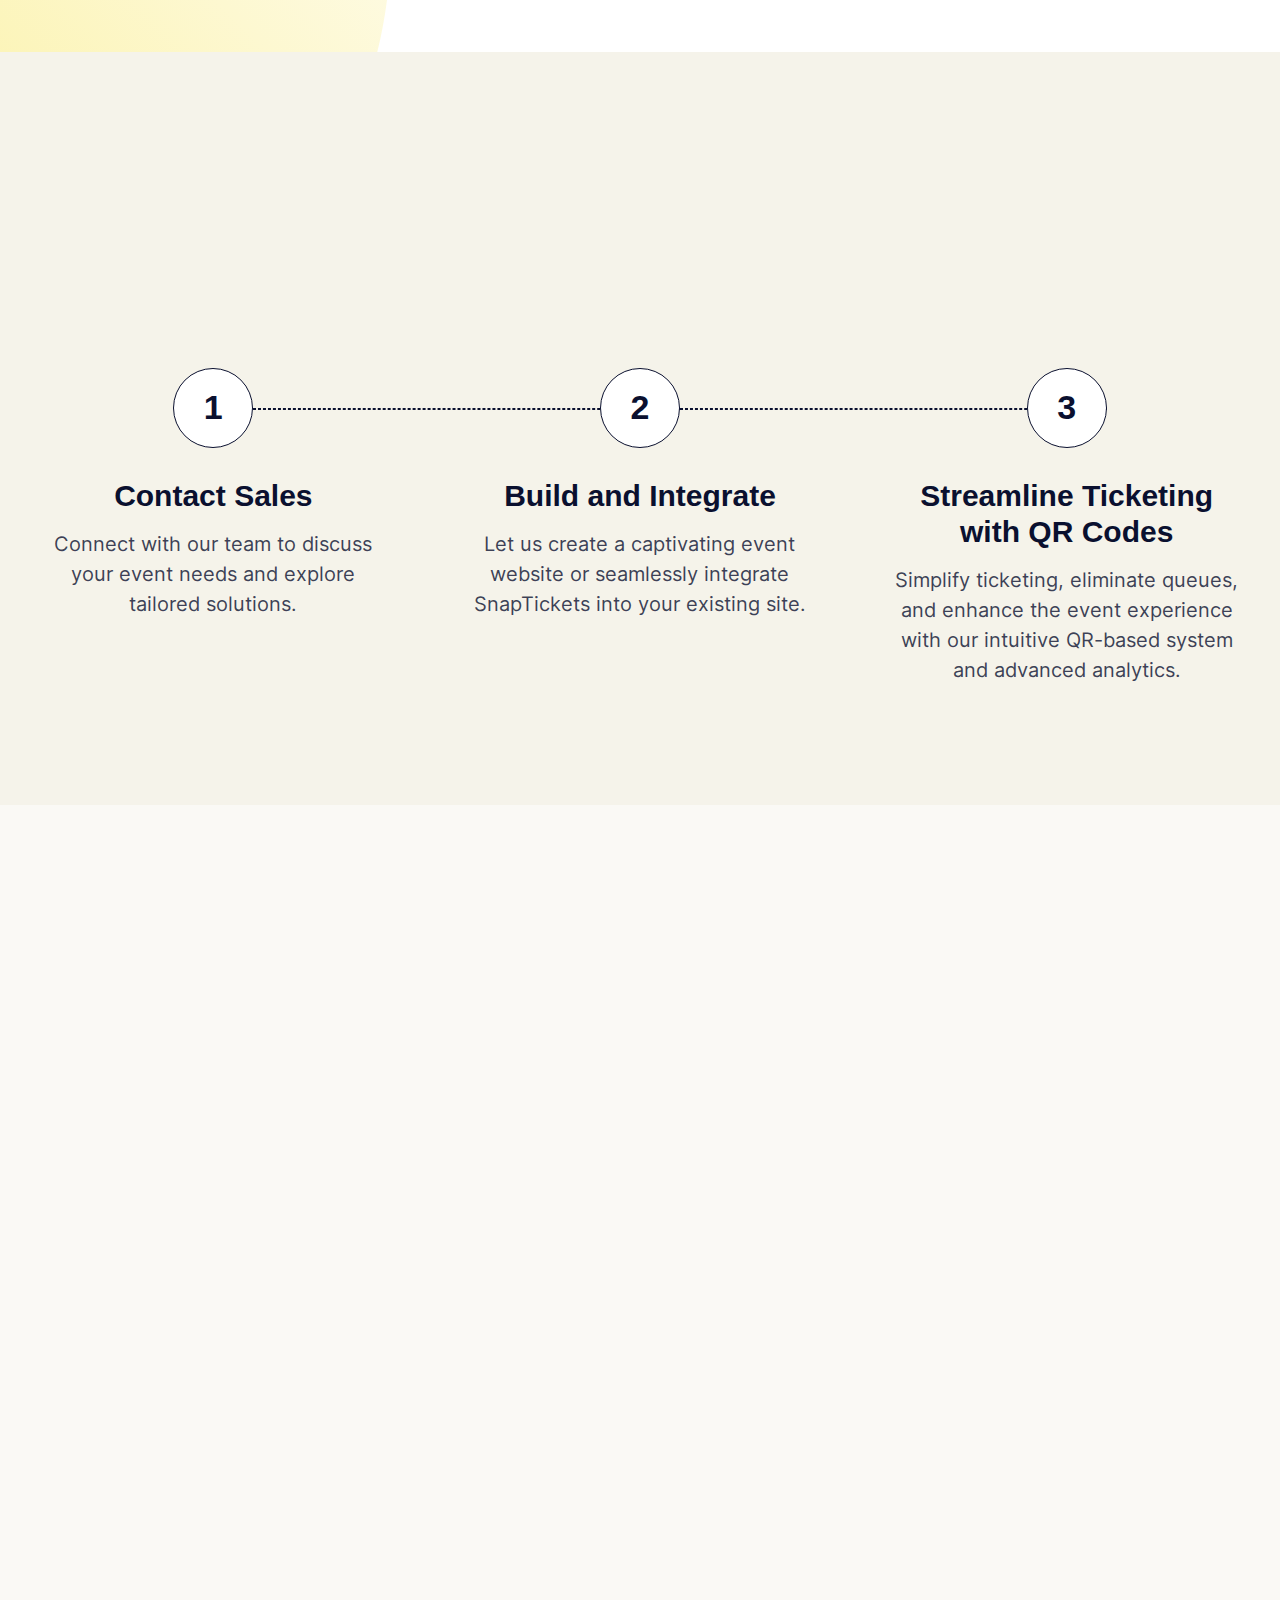
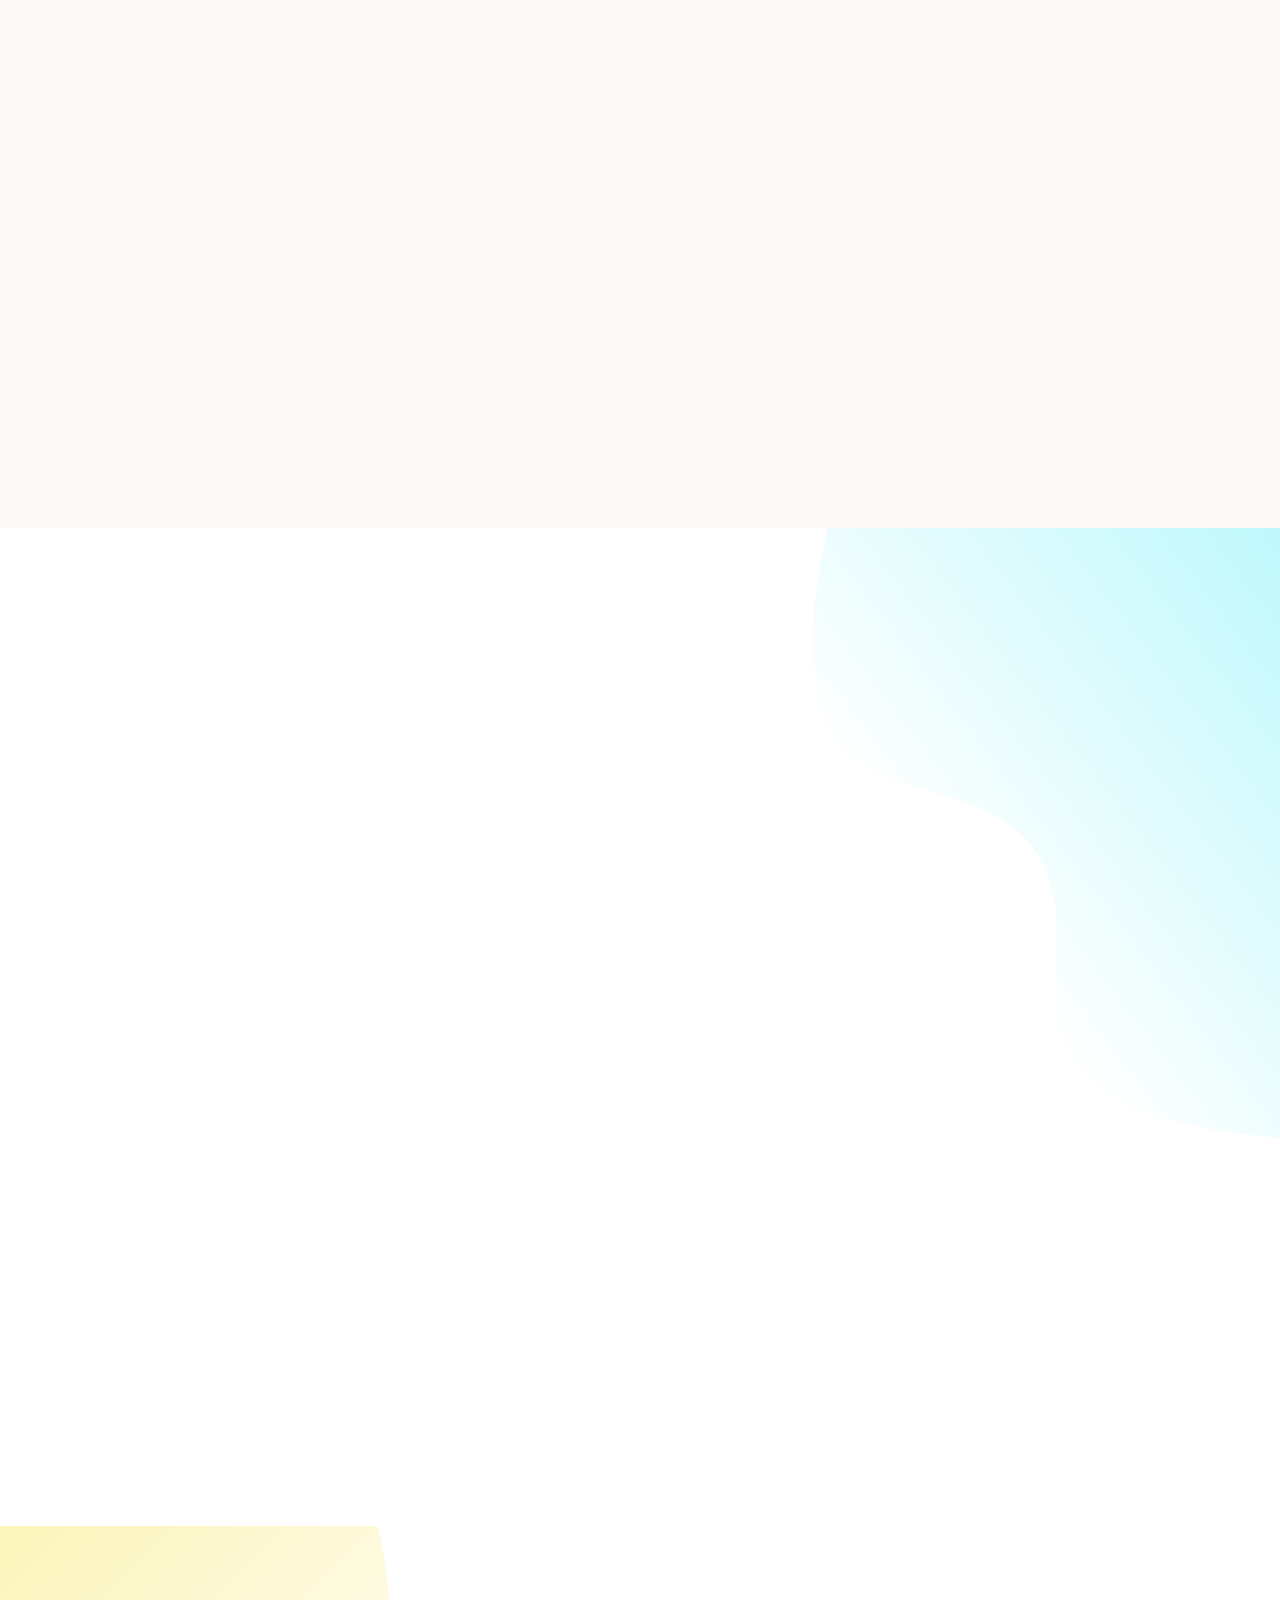
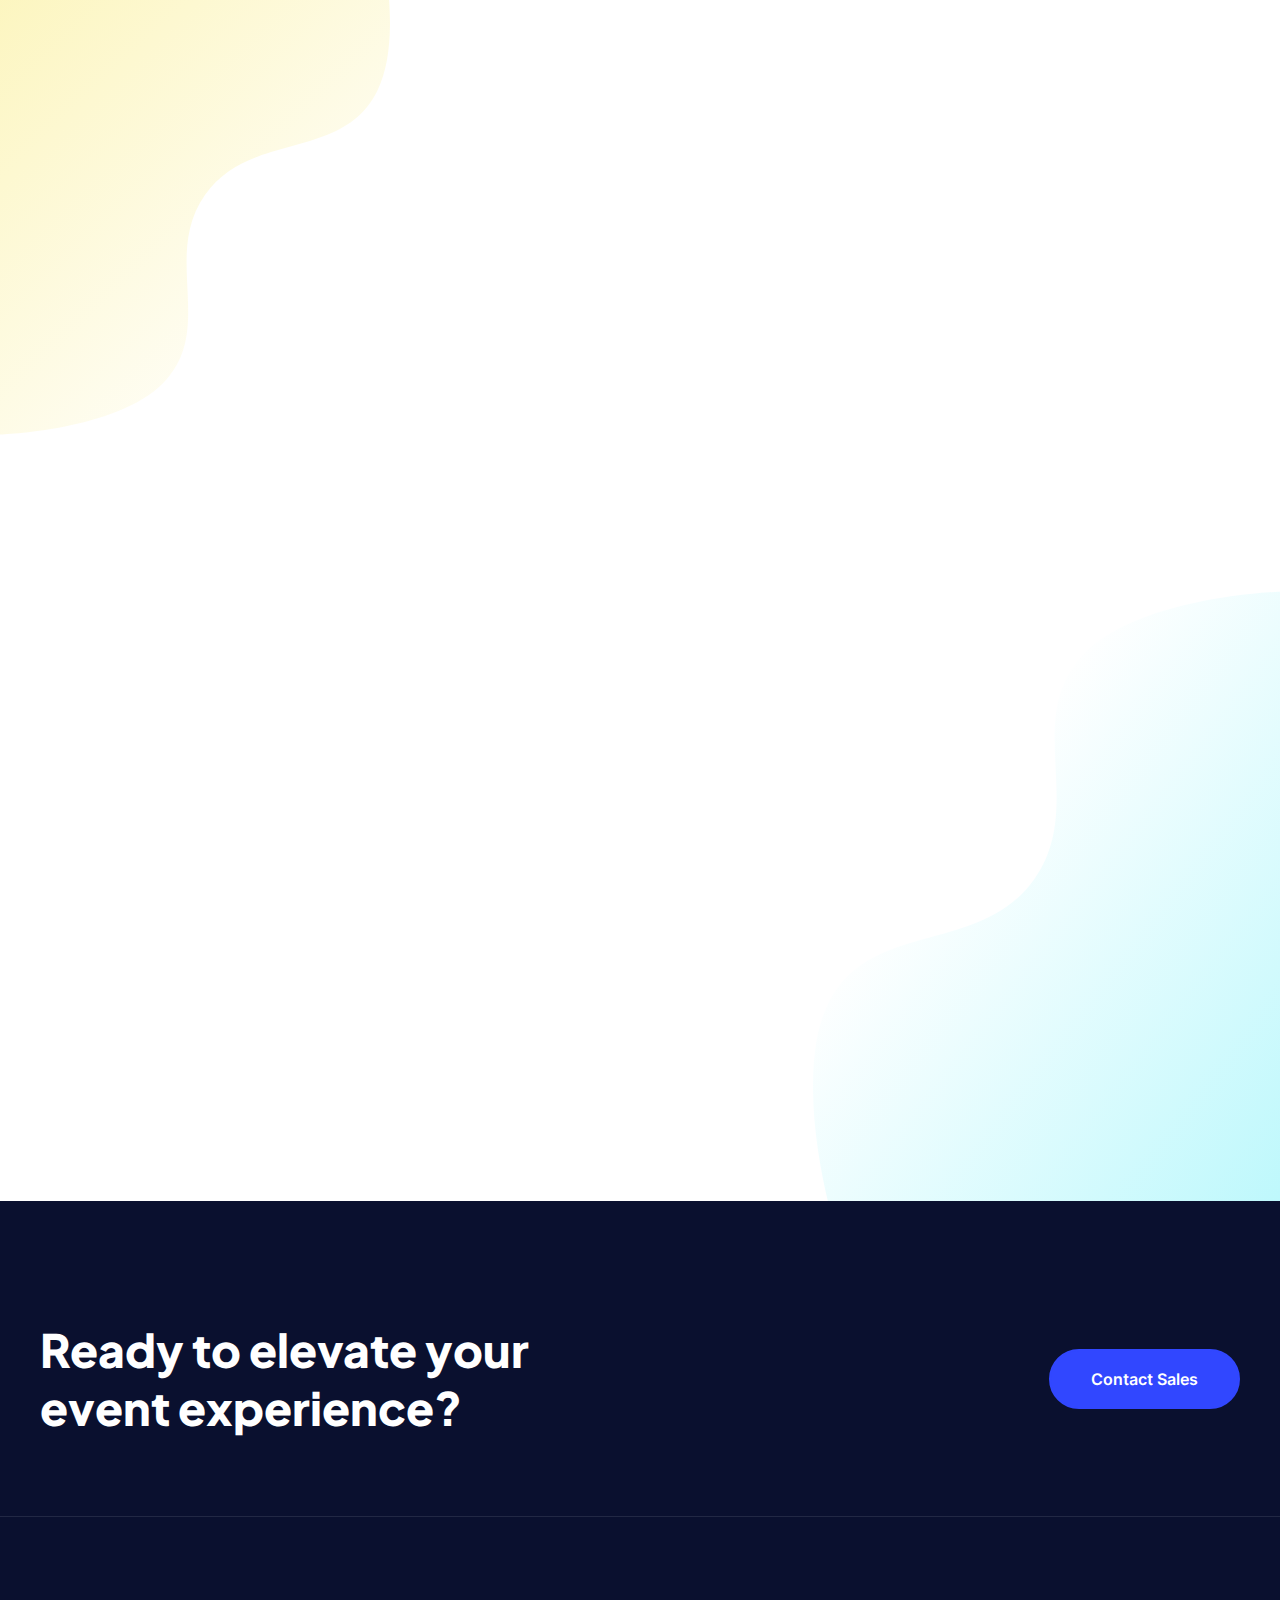
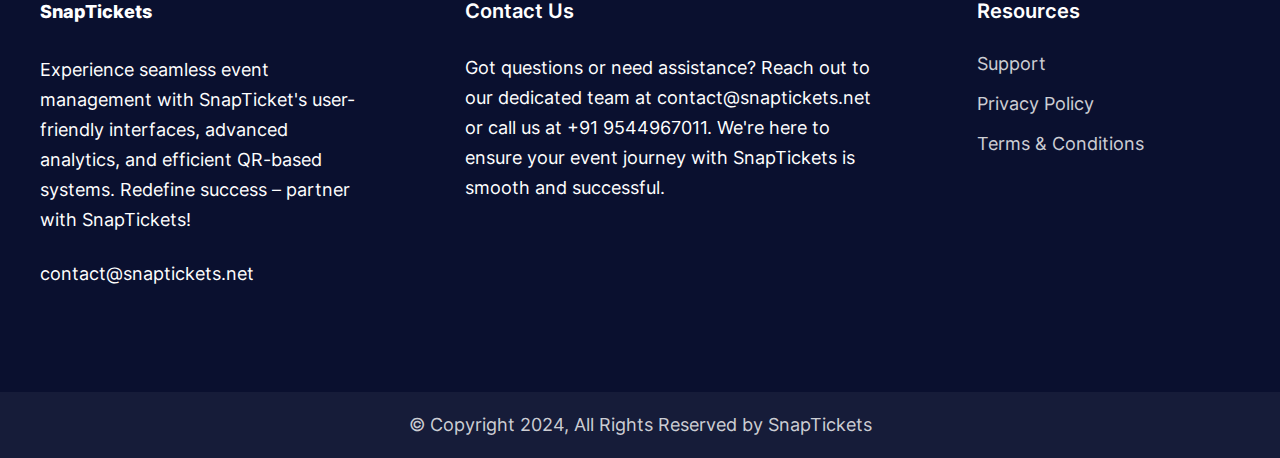
==== commit a432ae04: "Removed Playbuton" ====
--- a/index.html
+++ b/index.html
@@ -179,7 +179,7 @@
 
                                         <div class="mt-5 text-sm leading-6 md:justify-normal">
                                             <span class="mr-2 inline-block text-lg text-ColorBlue"><i class="fa-solid fa-badge-check"></i></span>
-                                            <span class="opacity-50">Our team will alter the software for your custom needs</span>
+                                            <span class="opacity-50">Our team will tailor the software for your custom needs</span>
                                         </div>
                                     </div>
                                 </div>
@@ -189,8 +189,8 @@
                                 <div class="jos">
                                     <div class="relative flex items-center justify-center">
                                         <img src="assets/img/th-1/undraw_wait_in_line_o2aq.svg" alt="hero image" width="600" height="579" class="h-auto w-full" />
-                                        <a data-fslightbox="gallery" href="https://www.youtube.com/watch?v=3nQNiWdeH2Q" class="group group absolute flex h-[100px] w-[100px] items-center justify-center rounded-[50%] bg-white text-ColorBlue" aria-label="video-play">
-                                            <span class="text-2xl transition-all duration-300 ease-linear group-hover:scale-110"><i class="fa-solid fa-play"></i></span>
+                                        <!-- <a data-fslightbox="gallery" href="https://www.youtube.com/watch?v=3nQNiWdeH2Q" class="group group absolute flex h-[100px] w-[100px] items-center justify-center rounded-[50%] bg-white text-ColorBlue" aria-label="video-play"> -->
+                                            <!-- <span class="text-2xl transition-all duration-300 ease-linear group-hover:scale-110"><i class="fa-solid fa-play"></i></span> -->
                                         </a>
                                     </div>
                                 </div>
